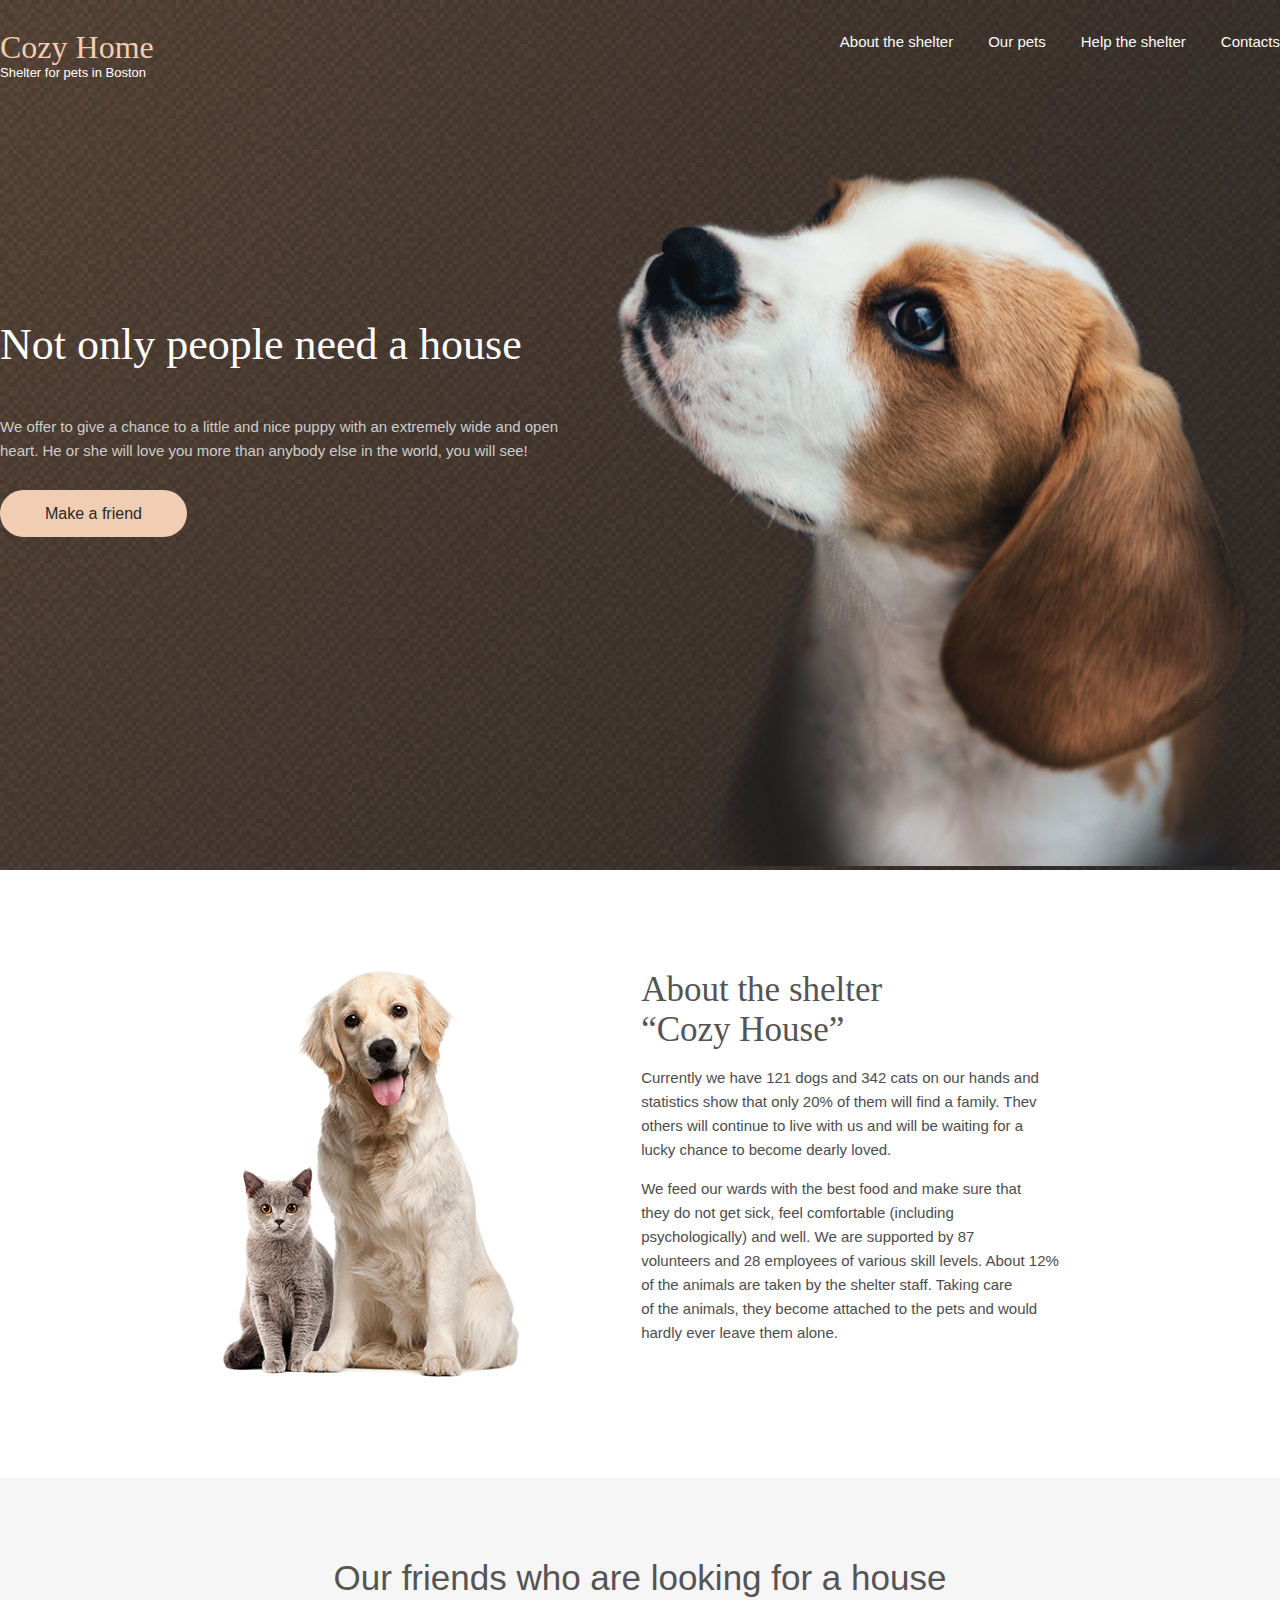
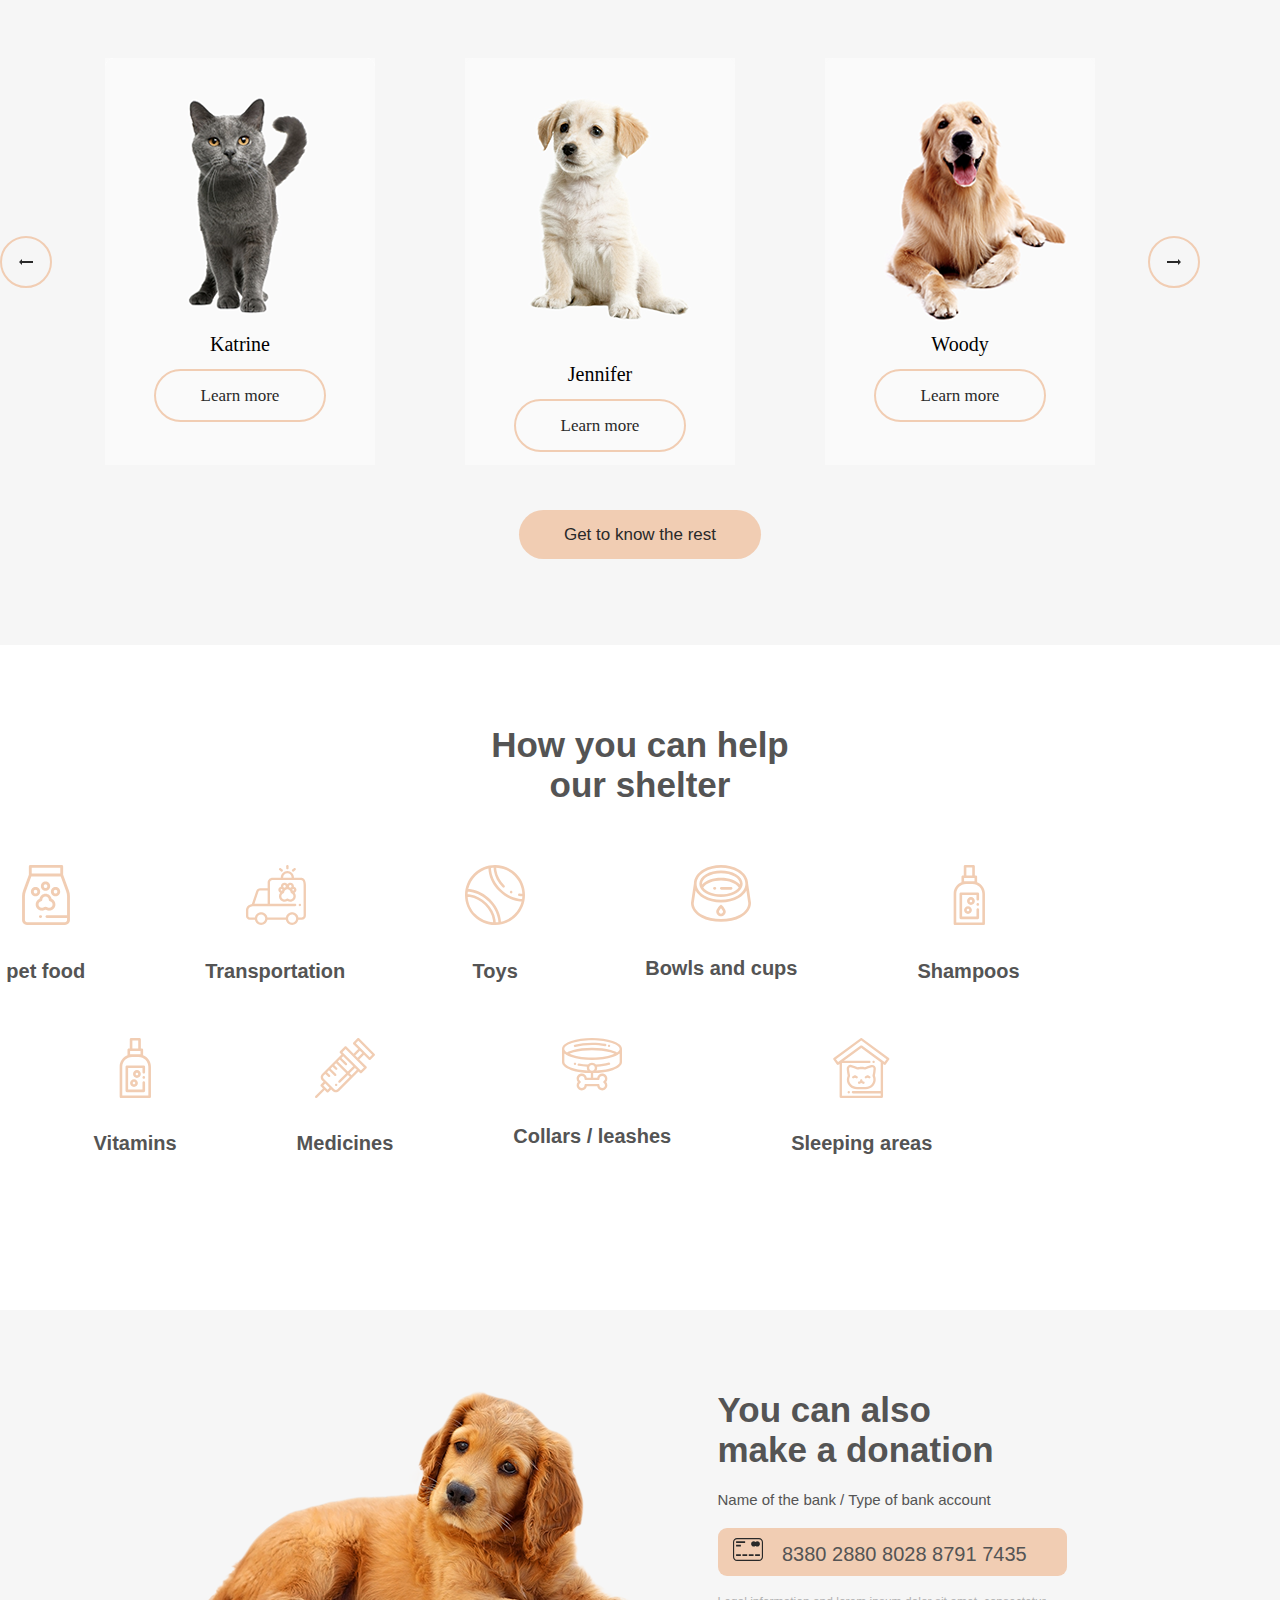
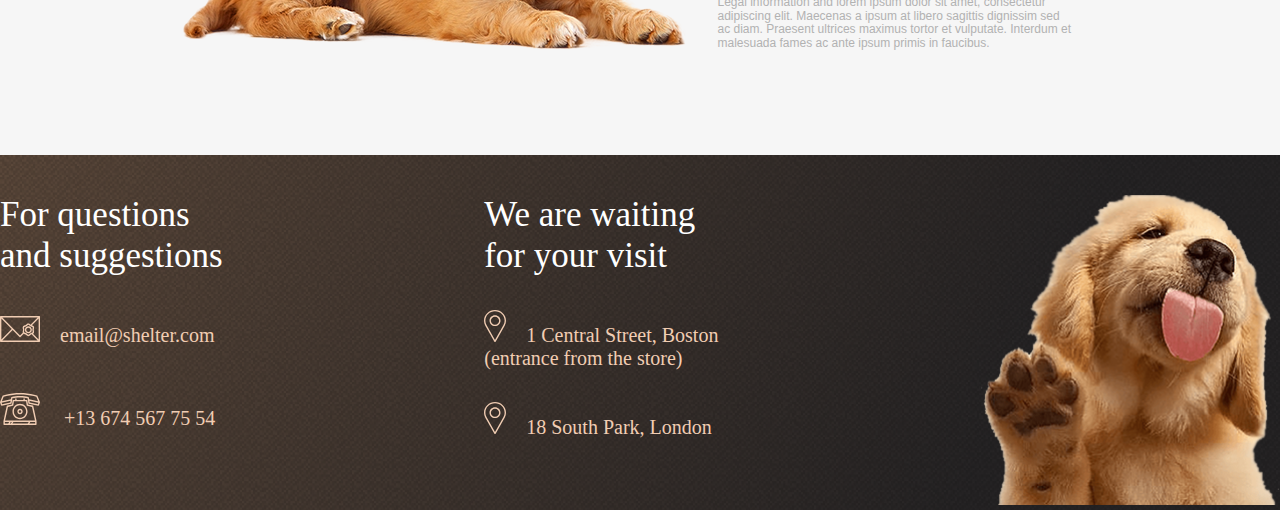
==== index.html @ ef6f7c30 "Add files via upload" ====
<!DOCTYPE html>
<html lang="ru">

<head>
    <meta charset="UTF-8">
    <meta name="viewport" content="width=1200">
    <title>Cozy Home</title>

    <link rel="stylesheet" href="css/normalize.css">
    <link rel="stylesheet" href="css/style.css">
</head>

<body>
    <div class="wrapper">
        <section class="hero">
            <div class="container">
                <header class="header">
                    <div class="logo">
                        <div class="logo__title">Cozy Home</div>
                        <div class="logo__subtitle">Shelter for pets in Boston</div>
                    </div>
                    <div class="header__burger">
                        <span></span>
                    </div>
                    <nav class="nav">
                        <ul class="nav__list">
                            <li class="nav__item">
                                <a href="#About" class="nav__link">About the shelter</a>
                            </li>
                            <li class="nav__item">
                                <a href="pets.html" class="nav__link">Our pets</a>
                            </li>
                            <li class="nav__item">
                                <a href="#help" class="nav__link">Help the shelter</a>
                            </li>
                            <li class="nav__item">
                                <a href="#contacts" class="nav__link">Contacts</a>
                            </li>
                        </ul>
                    </nav>
                </header>
            </div>
            <div class="hero__content">
                <div class="container hero__container">
                    <div class="hero__desc">
                        <h1 class="hero__title">Not only  people need a  house</h1>
                        <div class="hero__subtitle">We offer to give a chance to a little and nice puppy with an
                            extremely
                            wide and open heart. He or she will love you more than anybody else
                            in the world, you will see!
                        </div>
                        <div class="hero__btn-wrap"></div>
                        <a href="#" class="hero__btn">Make a friend</a>
                    </div>
                    <div class="hero__img-wrap">
                        <img src="img/start-screen-puppy.png" alt="dog" class="hero__img">
                    </div>
                </div>
            </div>
        </section>
        <section class="description-house" id="About">
            <div class="container description-house__container">
                <img src="img/about-pets.png" alt="about-pets" class="description-house__img">
                <div class="description-house__desc">
                    <h2 class="title description-house__title">About the shelter <br>“Cozy House”</h2>
                    <p class="description-house__text">Currently we have 121 dogs and 342 cats on our hands and<br>
                        statistics show that only 20% of them will find a family. Thev<br>
                        others will continue to live with us and will be waiting for a<br>
                        lucky chance to become dearly loved.</p>
                    <p class="description-house__text">
                        We feed our wards with the best food and make sure that <br>
                        they do not get sick, feel comfortable (including<br>
                        psychologically) and well. We are supported by 87<br>
                        volunteers and 28 employees of various skill levels. About 12%<br>
                        of the animals are taken by the shelter staff. Taking care<br>
                        of the animals, they become attached to the pets and would<br>
                        hardly ever leave them alone.<br>
                    </p>
                </div>
            </div>
        </section>
        <section class="frends" id="frends">
            <div class="container frends__container">
                <h2 class="frends__title">Our friends who are looking for a house</h2>
                <div class="frends__slider">
                    <div class="btn-arrow-wrap">
                        <img src="img/icon/left-arrow.svg" alt="arrow" class="arrow">
                    </div>
                    <div class="slider__card card__katrine">
                        <div class="card__img-wrap">
                            <img src="img/pets-katrine.png" alt="katrine" class="card__img">
                            <div class="card__desc">
                                <h3 class="card__title">Katrine</h3>
                                <div class="card__btn"><a href="#" class="card__link">Learn more</a></div>
                            </div>
                        </div>
                    </div>
                    <div class="slider__card card__jennifer">
                        <div class="card__img-wrap">
                            <img src="img/pets-jennifer.png" alt="jennifer" class="card__img">
                        </div>
                        <div class="card__desc">
                            <h3 class="card__title">Jennifer</h3>
                            <div class="card__btn"><a href="#" class="card__link">Learn more</a></div>
                        </div>
                    </div>
                    <div class="slider__card card__woody">
                        <div class="card__img-wrap">
                            <img src="img/pets-woody.png" alt="woody" class="card__img">
                            <div class="card__desc">
                                <h3 class="card__title">Woody</h3>
                                <div class="card__btn"><a href="#" class="card__link">Learn more</a></div>
                            </div>
                        </div>
                    </div>
                    <div class="btn-arrow-wrap">
                        <img src="img/icon/right-arrow.svg" alt="" class="arrow">
                    </div>
                </div>
                <div class="frends__btn">
                    <a href="#" class="frends__link">Get to know the rest</a>
                </div>
            </div>
        </section>
        <section class="help" id="help">
            <div class="container help__container">
                <h2 class="help__title">
                    How you can help <br>
                    our shelter
                </h2>
                <ul class="help__list">
                        <li class="list__pet-food list__item ">
                            <div class="list__img-wrap"><img src="img/icon/Vector.svg" alt="food" class="list__img">
                            </div>
                            <h2 class="list__title">pet food</h2>
                        </li>
                        <li class="list__Transportation list__item ">
                            <div class="list__img-wrap"><img src="img/icon/transportation.svg" alt="Transportation"
                                    class="list__img"></div>
                            <h2 class="list__title">Transportation</h2>
                        </li>
                        <li class="list__Toys list__item ">
                            <div class="list__img-wrap"><img src="img/icon/toys.svg" alt="Toys" class="list__img">
                            </div>
                            <h2 class="list__title">Toys</h2>
                        </li>
                        <li class="list__Bowls-and-cups list__item ">
                            <div class="list__img-wrap"><img src="img/icon/bowls-and-cups.svg" alt="Bowls and cups"
                                    class="list__img"></div>
                            <h2 class="list__title">Bowls and cups</h2>
                        </li>
                        <li class="list__Shampoos list__item ">
                            <div class="list__img-wrap"><img src="img/icon/shampoos.svg" alt="Shampoos"
                                    class="list__img"></div>
                            <h2 class="list__title">Shampoos</h2>
                        </li>
                        <li class="list__Vitamins list__item ">
                            <div class="list__img-wrap"><img src="img/icon/shampoos.svg" alt="Vitamins"
                                    class="list__img"></div>
                            <h2 class="list__title">Vitamins</h2>
                        </li>
                        <li class="list__Medicines list__item ">
                            <div class="list__img-wrap"><img src="img/icon/medicines.svg" alt="Medicines"
                                    class="list__img"></div>
                            <h2 class="list__title">Medicines</h2>
                        </li>
                        <li class="list__Collars-leashes list__item ">
                            <div class="list__img-wrap"><img src="img/icon/collars-or-leashes.svg"
                                    alt="Collars / leashes" class="list__img"></div>
                            <h2 class="list__title">Collars / leashes</h2>
                        </li>
                        <li class="list__Sleeping-areas list__item ">
                            <div class="list__img-wrap"><img src="img/icon/sleeping-area.svg" alt="Sleeping areas"
                                    class="list__img"></div>
                            <h2 class="list__title">Sleeping areas</h2>
                        </li>
                </ul>
            </div>
        </section>
        <div class="donation" id="contacts">
            <div class="container donation__container">
                <div class="donation__img-wrap"><img src="img/donation-dog.png" alt="dog" class="donation__img"></div>
                <div class="donation__desc">
                    <h2 class="donation__title">You can also <br> make a donation</h2>
                    <div class="donation__subtitle">Name of the bank / Type of bank account</div>
                    <div class="donation__card">
                        <img src="img/icon/credit-card.svg" alt="credit-card" class="card__icon">
                        <a href="tel:83802880802887917435" class="donation__link">8380 2880 8028 8791 7435</a>
                    </div>
                    <div class="donation__text">
                        Legal information and lorem ipsum dolor sit amet, consectetur <br>
                        adipiscing elit. Maecenas a ipsum at libero sagittis dignissim sed<br>
                        ac diam. Praesent ultrices maximus tortor et vulputate. Interdum et<br>
                        malesuada fames ac ante ipsum primis in faucibus.
                    </div>
                </div>
            </div>
        </div>
        <footer>
            <div class="container footer__container">
                <div class="footer__contacts">
                    <h2 class="contacts__title footer__title">For questions <br> and suggestions</h2>
                    <div class="contacts__information">
                        <div class="information__email"><img src="img/icon/mail.svg" alt="email" class="email__img"><a
                                href="#" class="footer__email footer__link">email@shelter.com</a></div>
                        <div class="information__tel"><img src="img/icon/phone.svg" alt="phone" class="tel__img"> <a
                                href="tel:+13 674 567 75 54" class="footer__tel footer__link">+13 674 567 75 54</a>
                        </div>
                    </div>
                </div>
                <div class="footer__adress">
                    <h2 class="adress__title footer__title">We are waiting <br> for your visit</h2>
                    <div class="adress__information">
                        <div class="information__adress"><img src="img/icon/pin.svg" alt="adress" class="adress-img"><a
                                href="https://yandex.ru/maps/21438/johannesburg/house/central_street_1/ZkEYdgJoSUwBQENoZWJwdnxhYQk=/?ll=28.058206%2C-26.170127&mode=search&sctx=ZAAAAAgBEAAaKAoSCTZZox6iZVBAESHNWDSdjUxAEhIJQbtDigES0j8R1Jy8yAT8sj8iBgABAgMEBSgKOABArZ8NSAFqAnJ1nQHNzEw9oAEAqAEAvQG8V784wgERlZuD2QaTjpn89wb%2Fwufz7wKCAhgxIENlbnRyYWwgU3RyZWV0LCBCb3N0b26KAgCSAgUyMjgwNZoCDGRlc2t0b3AtbWFwcw%3D%3D&sll=66.099275%2C59.071922&sspn=184.905580%2C61.230275&text=1%20Central%20Street%2C%20Boston&z=20"
                                class="footer__adress footer__link">1 Central Street, Boston <br> (entrance from the
                                store)</a></div>
                        <div class="information__adress"><img src="img/icon/pin.svg" alt="adress"
                                class="adress-img footer"><a href="#" class="footer__adress footer__link">18 South Park,
                                London </a></div>
                    </div>
                </div>
                <div class="footer__img-wrap"><img src="img/footer-puppy.png" alt="footer-puppy" class="footer__img">
                </div>
            </div>
        </footer>

    </div>
    <script src="https://code.jquery.com/jquery-3.4.1.slim.min.js"></script>
    <script src="js/script.js"></script>
</body>

</html>
---- css/style.css ----
* {
    box-sizing: border-box;
}

html,
body {
    height: 100%;
}

body {
    font-family: 'Roboto', sans-serif;

}

img {
    max-width: 100%;
}

ul {
    padding: 0px;
    margin: 0px;
    list-style: none;
}

h1,
h2,
h3,
h4,
h5,
h6 {
    margin: 0px;
}

a {
    text-decoration: none;
}

.wrapper {
    min-height: 100%;
}

/* начало индекса */

.hero {
    background-image: url(../img/start-screen-gradient-background.png);
}

.container {
    margin: 0 auto;
    max-width: 1280px;
}

.header {
    display: flex;
    justify-content: space-between;
    padding: 30px 0px;
    padding-bottom: 90px;
}

.logo__title {
    color: rgb(241, 205, 179);
    font-family: Georgia;
    font-size: 32px;
    font-weight: 400;
    line-height: 110%;
    letter-spacing: 6%;
    text-align: left;
}

.logo__subtitle {
    color: rgb(255, 255, 255);
    font-family: Arial;
    font-size: 13px;
    font-weight: 400;
    line-height: 15px;
    letter-spacing: 10%;
    text-align: left;
}

.nav__list {
    display: flex;
    justify-content: space-between;
    column-gap: 35px;

}

.nav__link {
    color: rgb(250, 250, 250);
    font-family: Arial;
    font-size: 15px;
    font-weight: 400;
    line-height: 160%;
    letter-spacing: 0px;
    text-align: left;
}

.nav__link:hover {
    text-decoration: underline;
    text-decoration-color: rgb(241, 205, 179);
}

.hero__content {
    display: flex;
    justify-content: space-between;
}

.hero__container {
    display: flex;
    justify-content: space-between;
}

.hero__desc {
    padding-right: 42px;
    width: 50%;
}

.hero__title {
    padding-top: 146px;
    padding-bottom: 42px;
    color: rgb(255, 255, 255);
    font-family: Georgia;
    font-size: 44px;
    font-weight: 400;
    line-height: 130%;
    letter-spacing: 0%;
    text-align: left;

}

.hero__subtitle {
    color: rgb(205, 205, 205);
    font-family: Arial;
    font-size: 15px;
    font-weight: 400;
    line-height: 160%;
    letter-spacing: 0px;
    text-align: left;
    padding-bottom: 42px;
}

.hero__btn {
    background: rgb(241, 205, 179);
    border-radius: 100px;
    padding: 15px 45px;
    color: rgb(41, 41, 41);
}

.description-house__container {
    padding: 100px 40px;
    display: flex;
    margin: 0 auto;
    justify-content: center;
    column-gap: 120px;
}

.description-house__img-wrap {
    width: 50%;
}


.description-house__title {
    color: rgb(84, 84, 84);
    font-family: Georgia;
    font-size: 35px;
    font-weight: 400;
}

.description-house__text {
    color: rgb(76, 76, 76);
    font-family: Arial;
    font-size: 15px;
    font-weight: 400;
    line-height: 160%;
}

.frends {
    text-align: center;
    background: rgb(246, 246, 246);
    padding-bottom: 100px;
    padding-top: 80px;

}

.frends__title {
    color: rgb(84, 84, 84);
    font-size: 35px;
    font-weight: 400;
    margin-bottom: 60px;
}

.btn-arrow-wrap {
    width: 52px;
    height: 52px;
    border-radius: 50%;
    justify-content: center;
    display: flex;
    align-items: center;
    border-radius: 100px;
    border: 2px solid rgb(241, 205, 179);
}

.btn-arrow-wrap:hover {
    background-color: rgb(241, 205, 179);
}

.frends__slider {
    font-family: Georgia;
    display: flex;
    margin-bottom: 60px;
    align-items: center;
}

.slider__card {
    max-width: 270px;
    background-color: rgb(250, 250, 250);
    transition: all 1s;
    width: 270px;
}

.slider__card:hover {
    box-shadow: 1px 5px 10px 5px rgba(0, 0, 0, 0.3);
}

.card__katrine {
    margin-right: 90px;
    margin-left: 53px;
}

.card__jennifer {
    margin-right: 90px;
}

.card__woody {
    margin-right: 53px;
}

.card__img-wrap {
    margin-bottom: 30px;
}

.card__title {
    font-size: 20px;
    font-weight: 400;
    line-height: 23px;
    padding-bottom: 30px;
}

.card__btn {
    padding-bottom: 30px;
}

.card__link {
    color: rgb(41, 41, 41);
    font-size: 17px;
    padding: 15px 45px;
    border: 2px solid rgb(241, 205, 179);
    border-radius: 100px;
}

.card__link:hover {
    background-color: rgb(241, 205, 179);
}

.frends__link {
    background: rgb(241, 205, 179);
    border-radius: 100px;
    padding: 15px 45px;
    font-size: 17px;
    color: rgb(41, 41, 41);
}

.help {
    text-align: center;
    margin-top: 80px;
    color: rgb(84, 84, 84);
}

.help__title {
    margin-bottom: 60px;
    font-size: 35px;
}

.help__list {
    display: flex;
    justify-content: center;
    flex-wrap: wrap;
    
    margin-bottom: 100px;
    max-width: 1026px;
    column-gap: 120px;
}

.list__item {
  margin-bottom: 55px;
}

.list__img-wrap {
    margin-bottom: 30px;
}

.list__title {
    font-size: 20px;
}



.donation {
    background: rgb(246, 246, 246);
    padding-top: 80px;
    padding-bottom: 100px;
}

.donation__container {
    display: flex;
    justify-content: center;
    color: rgb(84, 84, 84);
}

.donatian__img-wrap {
    flex: 1 0 54%;
    text-align: right;
}

.donation__desc {
    margin-left: 30px;
    width: 380px;
}

.donation__title {
    font-size: 35px;
    margin-bottom: 20px;
}

.donation__subtitle {
    font-size: 15px;
}

.donation__card {
    background: rgb(241, 205, 179);
    padding: 10px 15px;
    border-radius: 9px;
    max-width: 349px;
    margin-top: 20px;
    margin-bottom: 20px;
}

.donation__link {
    margin-left: 15px;
    font-size: 20px;
    top: 10px;
    color: rgb(84, 84, 84);
}

.donation__text {
    color: rgb(178, 178, 178);
    font-size: 12px;
}

footer {
    background-image: url(../img/start-screen-gradient-background.png);
    background-size: cover;
    font-family: Georgia;
    text-align: left;
}

.footer__container {
    display: flex;
    justify-content: space-between;
    padding-top: 40px;
}

.footer__title {
    color: rgb(255, 255, 255);
    font-size: 35px;
    margin-bottom: 40px;
    font-weight: 400;
}

.adress__title {
    margin-bottom: 34px;
}

.footer__link {
    color: rgb(241, 205, 179);
    font-size: 20px;
    margin-left: 20px;
}

.information__email {
    margin-bottom: 46px;
}

.information__adress {
    margin-bottom: 32px;
}

@media (max-width: 1000px) { 
    .card__woody{
        visibility: hidden;
        display: none;
    }

}

@media (max-width:900px){
    .container{
        padding-left: 30px;
        padding-right: 30px;
    }
    .hero__container{
        margin: 0 auto;
        display: block;
    }
    .hero__desc{
        margin: 0 auto;
        margin-bottom: 100px;
        text-align: left;
        font-weight: 400;
        font-family: Georgia;
    }
    .hero__title{
        color: rgb(255, 255, 255);
        font-size: 44px;
    }
    .hero__subtitle{
        color: rgb(205, 205, 205);
        font-family: Arial;
        font-size: 15px;
         line-height: 160%;
    }

    .description-house__container{
        display: grid;
        max-width: 900px;
        margin: 0 auto;
    }
    
    .description-house__img{
       order: 1;
    }
    .donation__container{
        display: grid;
    }
    .donation__img-wrap{
        order: 1;
    }

}
@media (max-width: 768px){
    .card__jennifer{
    visibility: hidden;
    display: none;
    }   
}
/* конец  индекса */
/* начало сайта со всеми питомцами */

.logo__titles {
    margin-right: 573px;
    font-family: Georgia;
    font-size: 32px;
    color: rgb(84, 84, 84);
    margin-bottom: 10px;
}

.logo__subtitles {
    color: rgb(41, 41, 41);
    font-family: Arial;
    font-size: 13px;
}

.header__links {
    display: flex;
    justify-content: space-between;
    column-gap: 35px;
}

.item__link {
    color: rgb(84, 84, 84);
    font-family: Arial;
    font-size: 15px;
}

.links__item:hover {
    text-decoration: underline;
    text-decoration-color: rgb(241, 205, 179);
}


.our-pets {
    text-align: center;
    padding-bottom: 0px;
}

.our-pets__title {
    color: rgb(84, 84, 84);
    font-family: Georgia;
    font-size: 35px;
    font-weight: 400;
    margin-bottom: 60px;
}

.slider__list-1 {
    display: flex;
    justify-content: space-between;
    column-gap: 40px;
    margin-bottom: 30px;
}

.slider__list-2 {
    display: flex;
    justify-content: space-between;
    column-gap: 40px;
    padding-bottom: 15px;
}

.pets__slider {
    margin-bottom: 100px;
}

.pets-slider__navigation{
    display: flex;
    justify-content: center;
    column-gap: 20px;
    margin-top: 45px;
}

.btn-1-wrap {
    width: 52px;
    height: 52px;
    border-radius: 50%;
    justify-content: center;
    display: flex;
    align-items: center;
    border-radius: 100px;
    border: 2px solid rgb(241, 205, 179);
}

.btn-1-wrap:hover {
    background-color: rgb(241, 205, 179);
}

.no-active-arrow{
    border: 2px solid rgb(205, 205, 205);
}

.no-active-arrow:hover{
    background-color: #fff;
}
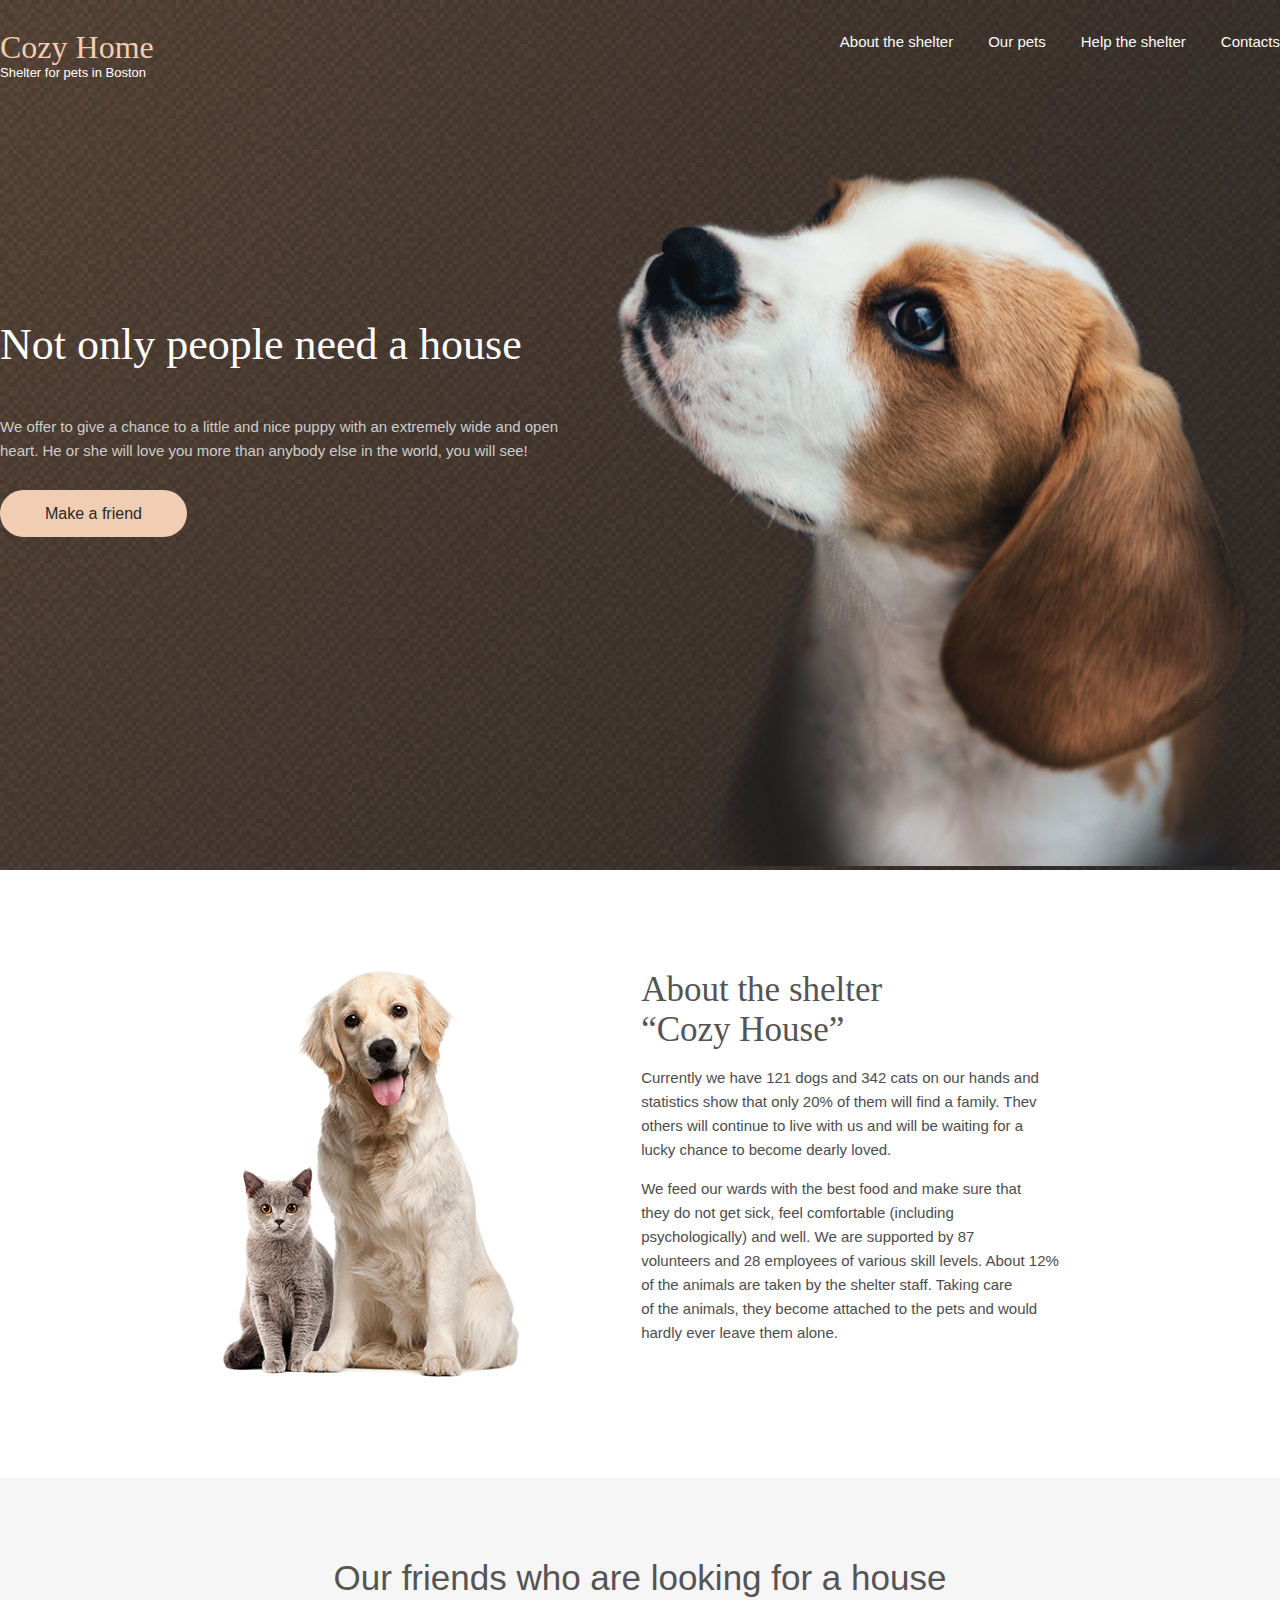
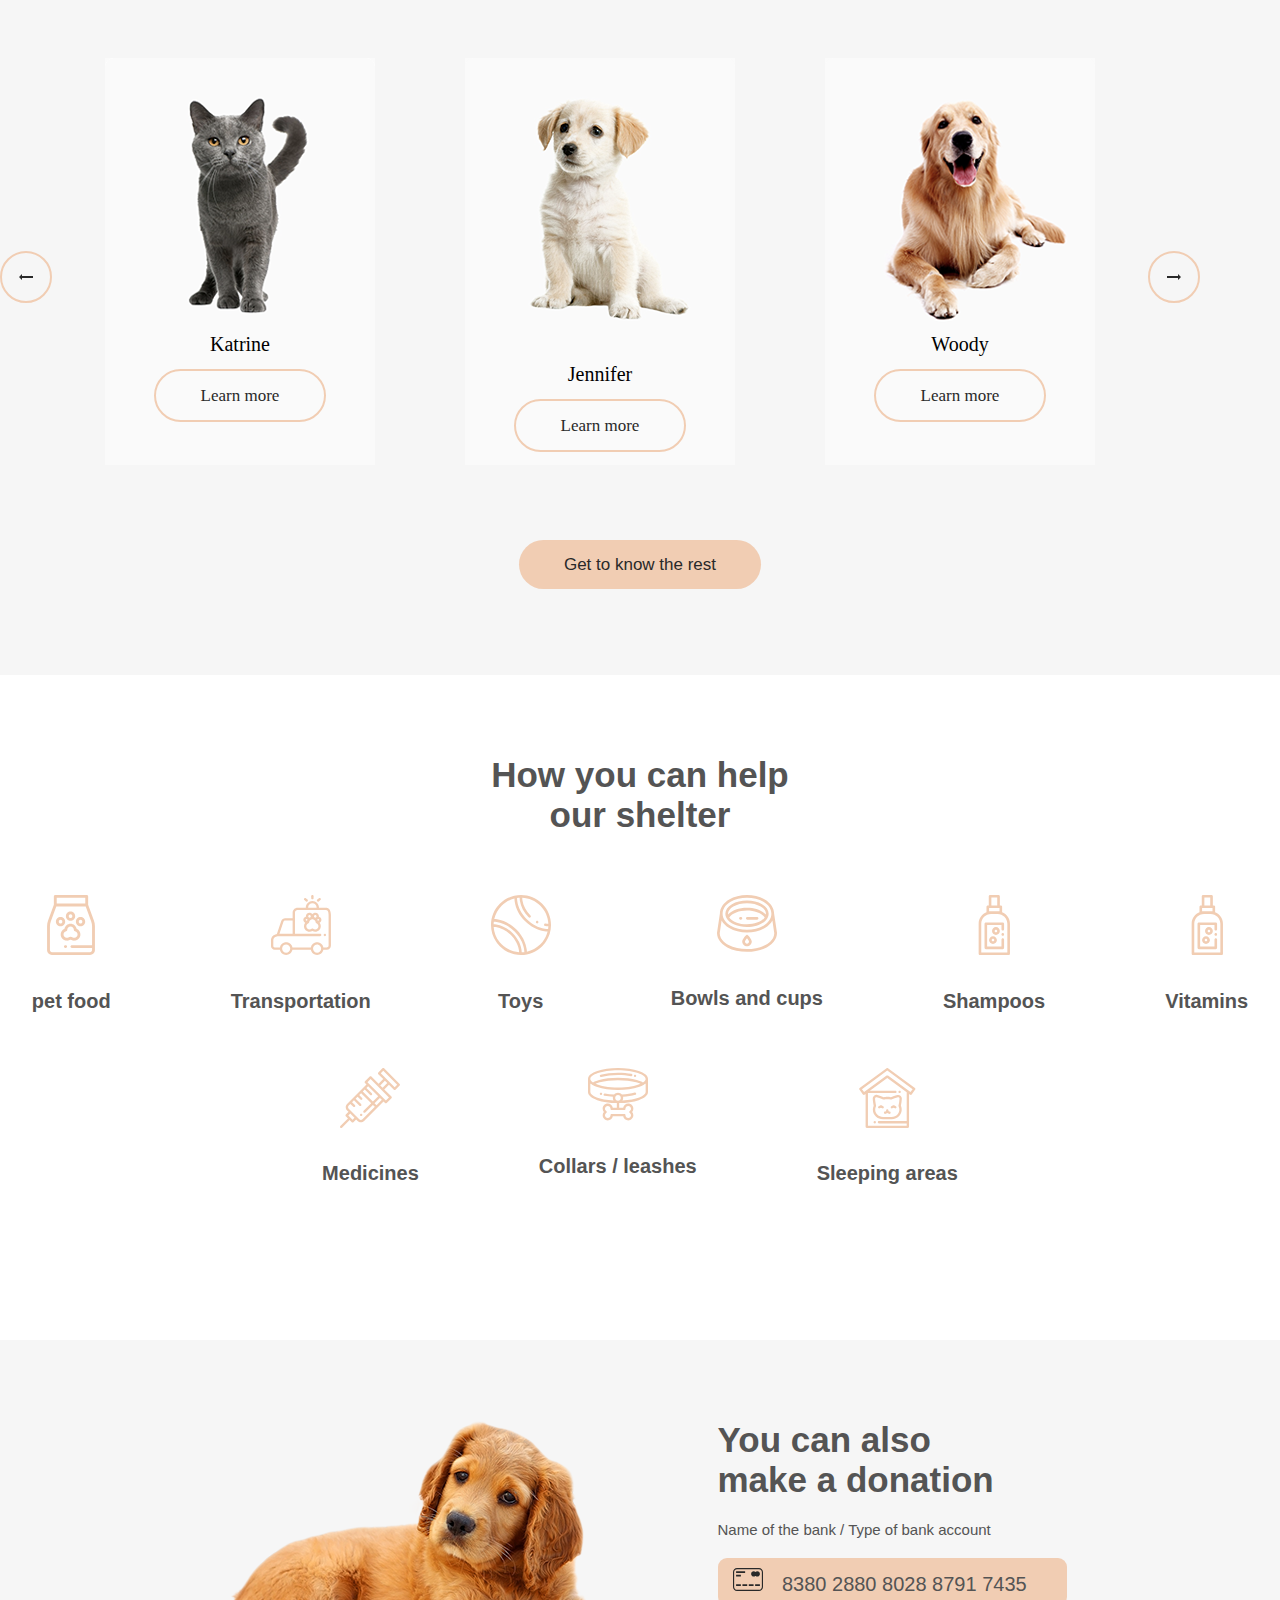
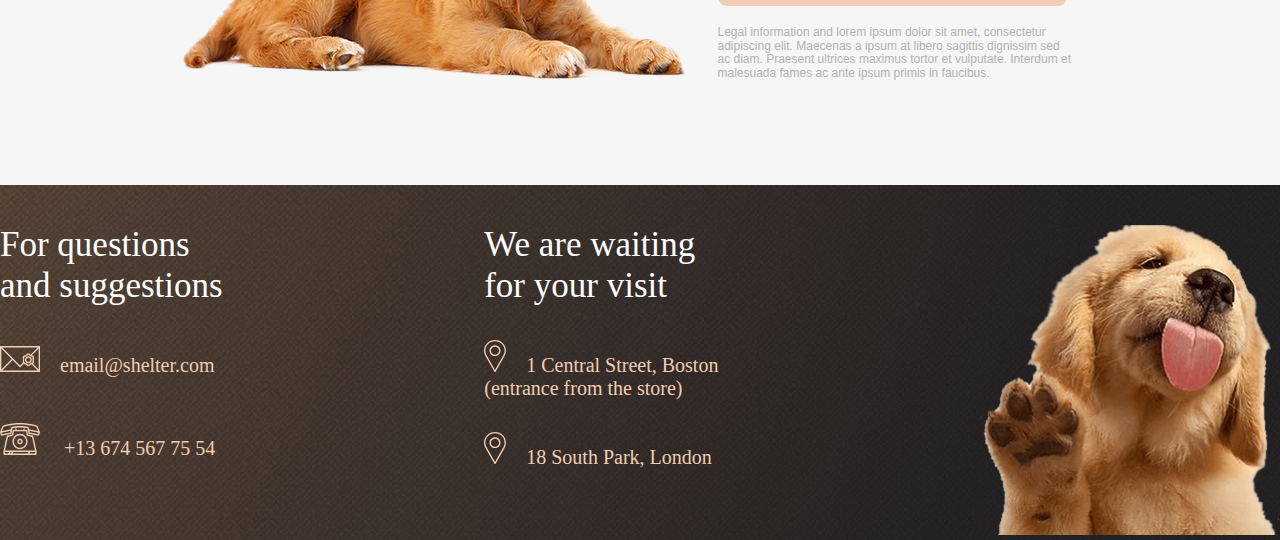
==== commit dcc0ed0f: "Add files via upload" ====
--- a/index.html
+++ b/index.html
@@ -3,7 +3,7 @@
 
 <head>
     <meta charset="UTF-8">
-    <meta name="viewport" content="width=1200">
+    <meta name="viewport" content="width=device-width, initial-scale=1.0">
     <title>Cozy Home</title>
 
     <link rel="stylesheet" href="css/normalize.css">
@@ -18,9 +18,6 @@
                     <div class="logo">
                         <div class="logo__title">Cozy Home</div>
                         <div class="logo__subtitle">Shelter for pets in Boston</div>
-                    </div>
-                    <div class="header__burger">
-                        <span></span>
                     </div>
                     <nav class="nav">
                         <ul class="nav__list">
@@ -204,7 +201,7 @@
                         <div class="information__email"><img src="img/icon/mail.svg" alt="email" class="email__img"><a
                                 href="#" class="footer__email footer__link">email@shelter.com</a></div>
                         <div class="information__tel"><img src="img/icon/phone.svg" alt="phone" class="tel__img"> <a
-                                href="tel:+13 674 567 75 54" class="footer__tel footer__link">+13 674 567 75 54</a>
+                                href="tel:+136745677554" class="footer__tel footer__link">+13 674 567 75 54</a>
                         </div>
                     </div>
                 </div>
--- a/css/style.css
+++ b/css/style.css
@@ -122,9 +122,6 @@
     font-size: 44px;
     font-weight: 400;
     line-height: 130%;
-    letter-spacing: 0%;
-    text-align: left;
-
 }
 
 .hero__subtitle {
@@ -134,7 +131,6 @@
     font-weight: 400;
     line-height: 160%;
     letter-spacing: 0px;
-    text-align: left;
     padding-bottom: 42px;
 }
 
@@ -284,9 +280,7 @@
     display: flex;
     justify-content: center;
     flex-wrap: wrap;
-    
     margin-bottom: 100px;
-    max-width: 1026px;
     column-gap: 120px;
 }
 
@@ -394,7 +388,7 @@
     margin-bottom: 32px;
 }
 
-@media (max-width: 1000px) { 
+@media (max-width: 1023px) { 
     .card__woody{
         visibility: hidden;
         display: none;
@@ -403,16 +397,25 @@
 }
 
 @media (max-width:900px){
+
+    .nav__list{
+        align-items: end;
+    }
     .container{
         padding-left: 30px;
         padding-right: 30px;
     }
+
+    .header{
+        padding-bottom: 0px;
+    }
+
     .hero__container{
         margin: 0 auto;
         display: block;
     }
     .hero__desc{
-        margin: 0 auto;
+       width: 100%;
         margin-bottom: 100px;
         text-align: left;
         font-weight: 400;
@@ -421,6 +424,8 @@
     .hero__title{
         color: rgb(255, 255, 255);
         font-size: 44px;
+        margin-top: 60px;
+        padding-top: 0px;
     }
     .hero__subtitle{
         color: rgb(205, 205, 205);
@@ -444,19 +449,63 @@
     .donation__img-wrap{
         order: 1;
     }
-
-}
-@media (max-width: 768px){
+    .frends__slider{
+        text-align: center;
+        align-items: center;
+    }
+
+
+}
+@media (max-width: 817px){
     .card__jennifer{
     visibility: hidden;
     display: none;
     }   
-}
+
+    
+}
+
+@media (max-width: 768px){ 
+    .footer__container {
+        display: block;
+        align-content: center;
+    }
+    .footer__contacts{
+        margin-bottom: 40px;
+    }
+    
+ }
+
+ @media (max-width: 518px){ 
+    .hero__desc{
+        align-items: center;
+        text-align: center;
+    }
+    .hero__title{
+        text-align: center;
+    }
+    .frends{
+        align-items: center;
+        text-align: center;
+    }
+    .frends__slider{
+        display: grid;
+        
+    }
+    .card__katrine{
+        min-width: 270px;
+        
+    }
+    .btn-arrow-wrap{
+        order: 2;
+    }
+
+   
+ }
 /* конец  индекса */
 /* начало сайта со всеми питомцами */
 
 .logo__titles {
-    margin-right: 573px;
     font-family: Georgia;
     font-size: 32px;
     color: rgb(84, 84, 84);
@@ -500,18 +549,16 @@
     margin-bottom: 60px;
 }
 
-.slider__list-1 {
-    display: flex;
-    justify-content: space-between;
-    column-gap: 40px;
-    margin-bottom: 30px;
-}
-
-.slider__list-2 {
+.slider__list {
     display: flex;
     justify-content: space-between;
     column-gap: 40px;
     padding-bottom: 15px;
+    flex-wrap: wrap;
+}
+
+.slider__card {
+    margin-bottom: 30px;
 }
 
 .pets__slider {
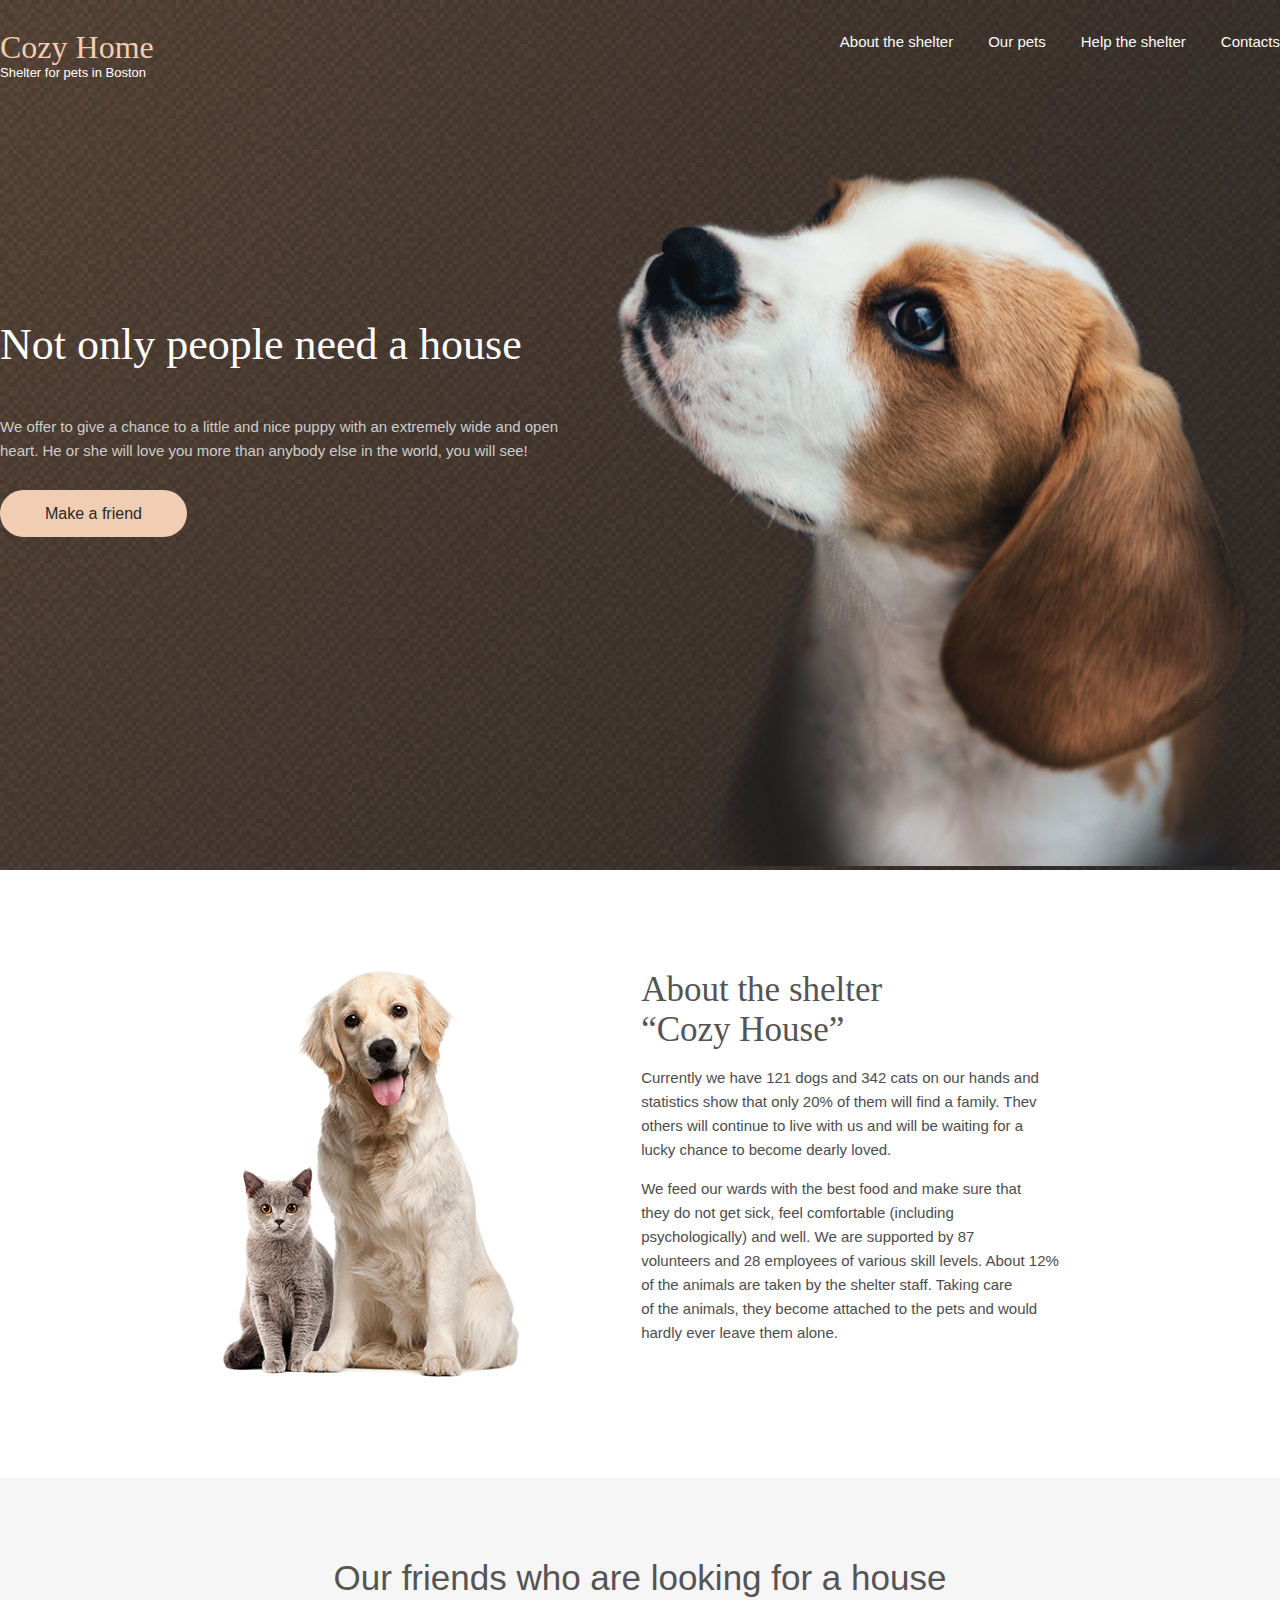
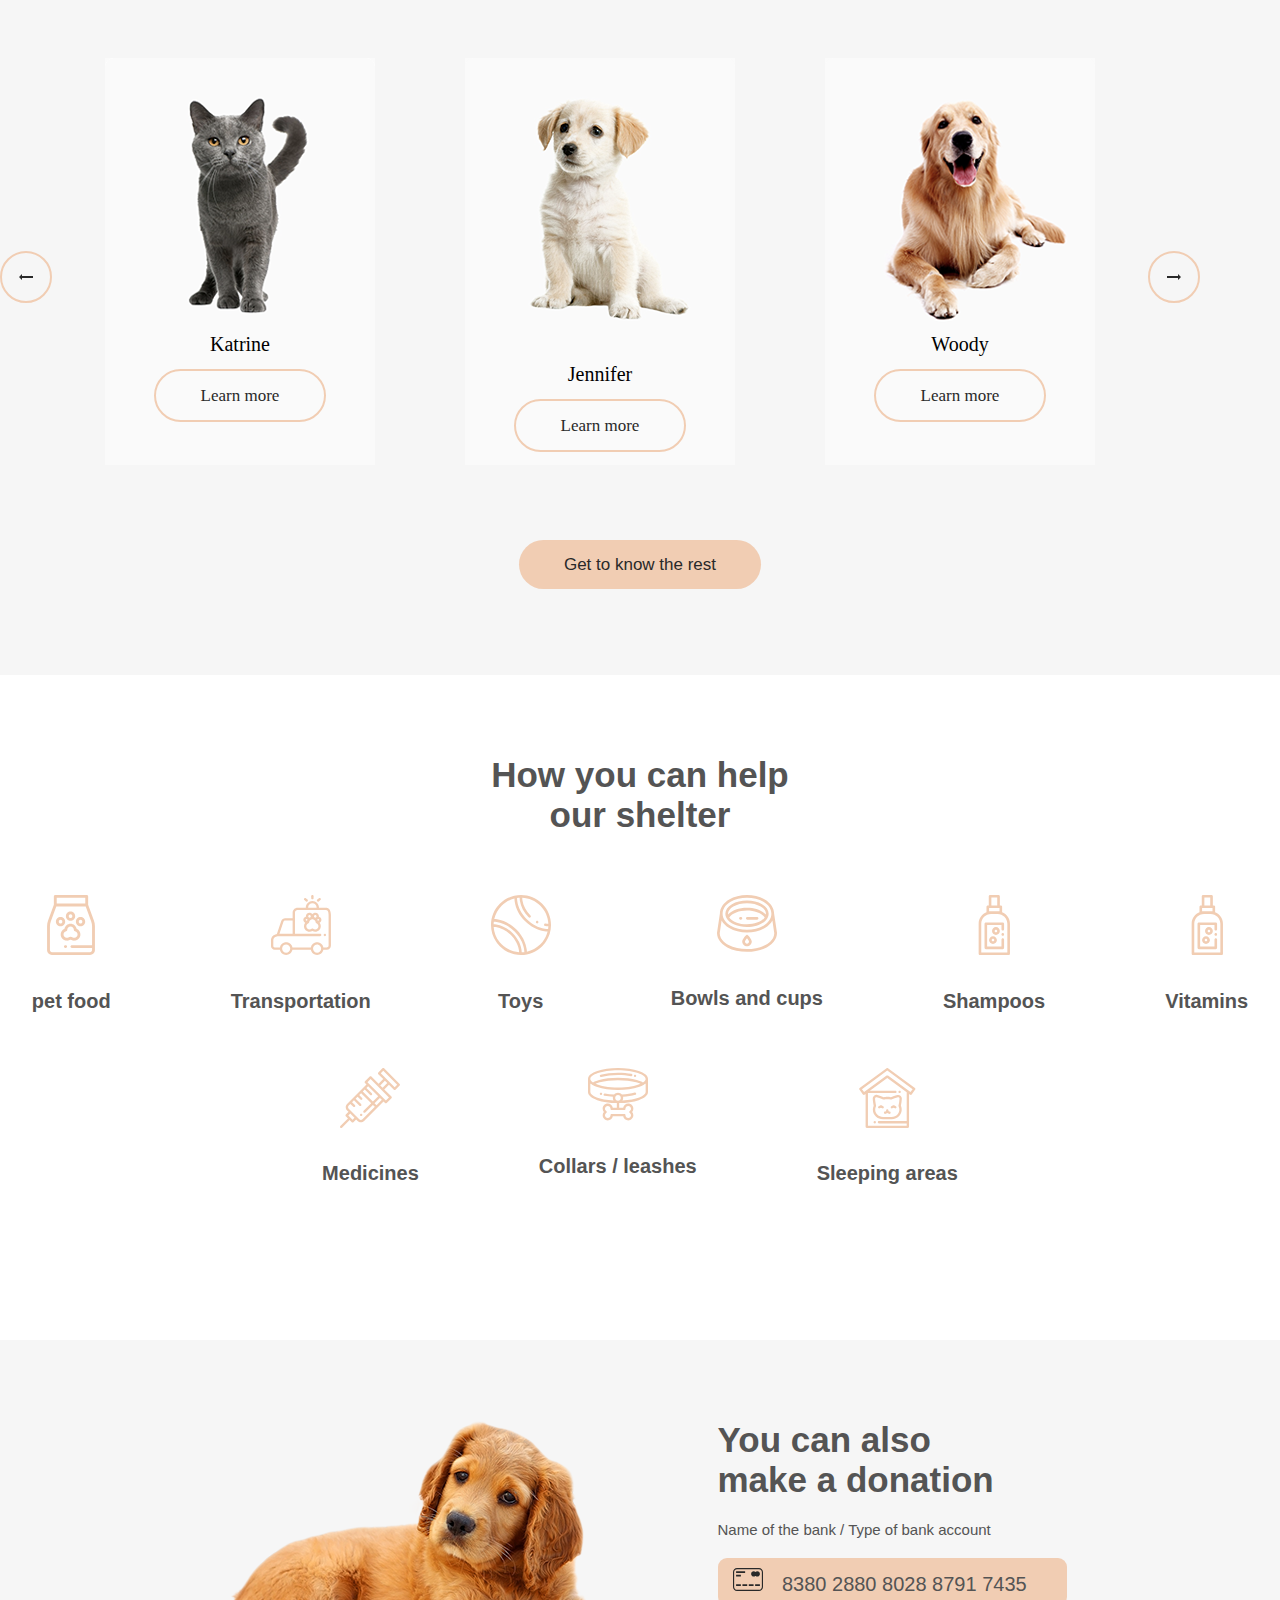
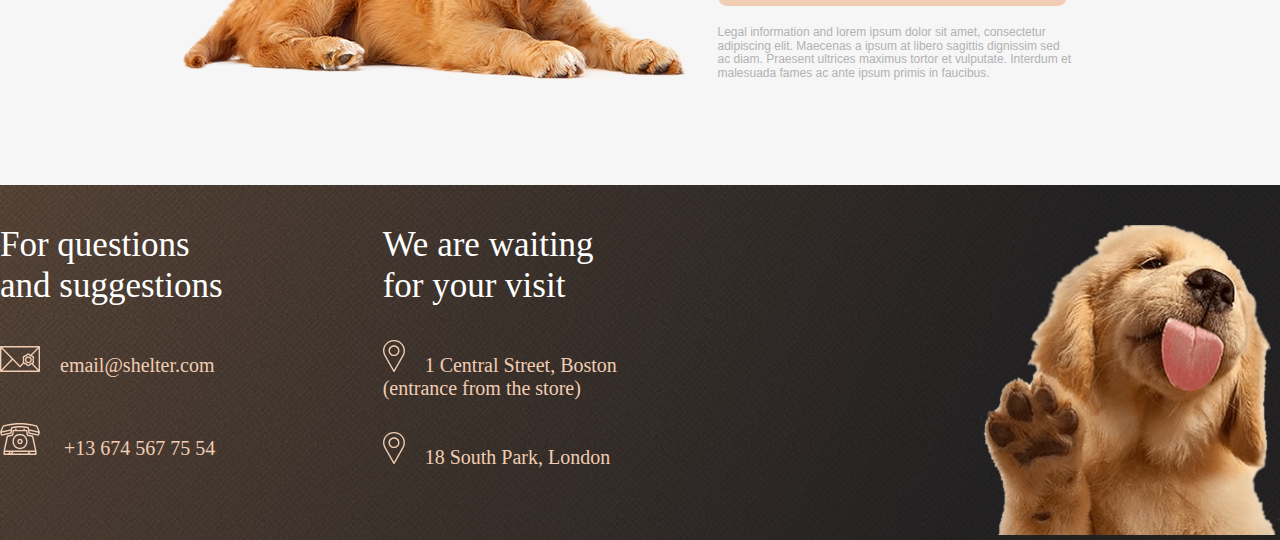
==== commit 898c6fca: "Add files via upload" ====
--- a/index.html
+++ b/index.html
@@ -40,7 +40,7 @@
             <div class="hero__content">
                 <div class="container hero__container">
                     <div class="hero__desc">
-                        <h1 class="hero__title">Not only  people need a  house</h1>
+                        <h1 class="hero__title">Not only people need a house</h1>
                         <div class="hero__subtitle">We offer to give a chance to a little and nice puppy with an
                             extremely
                             wide and open heart. He or she will love you more than anybody else
@@ -126,51 +126,51 @@
                     our shelter
                 </h2>
                 <ul class="help__list">
-                        <li class="list__pet-food list__item ">
-                            <div class="list__img-wrap"><img src="img/icon/Vector.svg" alt="food" class="list__img">
-                            </div>
-                            <h2 class="list__title">pet food</h2>
-                        </li>
-                        <li class="list__Transportation list__item ">
-                            <div class="list__img-wrap"><img src="img/icon/transportation.svg" alt="Transportation"
-                                    class="list__img"></div>
-                            <h2 class="list__title">Transportation</h2>
-                        </li>
-                        <li class="list__Toys list__item ">
-                            <div class="list__img-wrap"><img src="img/icon/toys.svg" alt="Toys" class="list__img">
-                            </div>
-                            <h2 class="list__title">Toys</h2>
-                        </li>
-                        <li class="list__Bowls-and-cups list__item ">
-                            <div class="list__img-wrap"><img src="img/icon/bowls-and-cups.svg" alt="Bowls and cups"
-                                    class="list__img"></div>
-                            <h2 class="list__title">Bowls and cups</h2>
-                        </li>
-                        <li class="list__Shampoos list__item ">
-                            <div class="list__img-wrap"><img src="img/icon/shampoos.svg" alt="Shampoos"
-                                    class="list__img"></div>
-                            <h2 class="list__title">Shampoos</h2>
-                        </li>
-                        <li class="list__Vitamins list__item ">
-                            <div class="list__img-wrap"><img src="img/icon/shampoos.svg" alt="Vitamins"
-                                    class="list__img"></div>
-                            <h2 class="list__title">Vitamins</h2>
-                        </li>
-                        <li class="list__Medicines list__item ">
-                            <div class="list__img-wrap"><img src="img/icon/medicines.svg" alt="Medicines"
-                                    class="list__img"></div>
-                            <h2 class="list__title">Medicines</h2>
-                        </li>
-                        <li class="list__Collars-leashes list__item ">
-                            <div class="list__img-wrap"><img src="img/icon/collars-or-leashes.svg"
-                                    alt="Collars / leashes" class="list__img"></div>
-                            <h2 class="list__title">Collars / leashes</h2>
-                        </li>
-                        <li class="list__Sleeping-areas list__item ">
-                            <div class="list__img-wrap"><img src="img/icon/sleeping-area.svg" alt="Sleeping areas"
-                                    class="list__img"></div>
-                            <h2 class="list__title">Sleeping areas</h2>
-                        </li>
+                    <li class="list__pet-food list__item ">
+                        <div class="list__img-wrap"><img src="img/icon/Vector.svg" alt="food" class="list__img">
+                        </div>
+                        <h2 class="list__title">pet food</h2>
+                    </li>
+                    <li class="list__Transportation list__item ">
+                        <div class="list__img-wrap"><img src="img/icon/transportation.svg" alt="Transportation"
+                                class="list__img"></div>
+                        <h2 class="list__title">Transportation</h2>
+                    </li>
+                    <li class="list__Toys list__item ">
+                        <div class="list__img-wrap"><img src="img/icon/toys.svg" alt="Toys" class="list__img">
+                        </div>
+                        <h2 class="list__title">Toys</h2>
+                    </li>
+                    <li class="list__Bowls-and-cups list__item ">
+                        <div class="list__img-wrap"><img src="img/icon/bowls-and-cups.svg" alt="Bowls and cups"
+                                class="list__img"></div>
+                        <h2 class="list__title">Bowls and cups</h2>
+                    </li>
+                    <li class="list__Shampoos list__item ">
+                        <div class="list__img-wrap"><img src="img/icon/shampoos.svg" alt="Shampoos" class="list__img">
+                        </div>
+                        <h2 class="list__title">Shampoos</h2>
+                    </li>
+                    <li class="list__Vitamins list__item ">
+                        <div class="list__img-wrap"><img src="img/icon/shampoos.svg" alt="Vitamins" class="list__img">
+                        </div>
+                        <h2 class="list__title">Vitamins</h2>
+                    </li>
+                    <li class="list__Medicines list__item ">
+                        <div class="list__img-wrap"><img src="img/icon/medicines.svg" alt="Medicines" class="list__img">
+                        </div>
+                        <h2 class="list__title">Medicines</h2>
+                    </li>
+                    <li class="list__Collars-leashes list__item ">
+                        <div class="list__img-wrap"><img src="img/icon/collars-or-leashes.svg" alt="Collars / leashes"
+                                class="list__img"></div>
+                        <h2 class="list__title">Collars / leashes</h2>
+                    </li>
+                    <li class="list__Sleeping-areas list__item ">
+                        <div class="list__img-wrap"><img src="img/icon/sleeping-area.svg" alt="Sleeping areas"
+                                class="list__img"></div>
+                        <h2 class="list__title">Sleeping areas</h2>
+                    </li>
                 </ul>
             </div>
         </section>
@@ -195,26 +195,31 @@
         </div>
         <footer>
             <div class="container footer__container">
-                <div class="footer__contacts">
-                    <h2 class="contacts__title footer__title">For questions <br> and suggestions</h2>
-                    <div class="contacts__information">
-                        <div class="information__email"><img src="img/icon/mail.svg" alt="email" class="email__img"><a
-                                href="#" class="footer__email footer__link">email@shelter.com</a></div>
-                        <div class="information__tel"><img src="img/icon/phone.svg" alt="phone" class="tel__img"> <a
-                                href="tel:+136745677554" class="footer__tel footer__link">+13 674 567 75 54</a>
-                        </div>
-                    </div>
-                </div>
-                <div class="footer__adress">
-                    <h2 class="adress__title footer__title">We are waiting <br> for your visit</h2>
-                    <div class="adress__information">
-                        <div class="information__adress"><img src="img/icon/pin.svg" alt="adress" class="adress-img"><a
-                                href="https://yandex.ru/maps/21438/johannesburg/house/central_street_1/ZkEYdgJoSUwBQENoZWJwdnxhYQk=/?ll=28.058206%2C-26.170127&mode=search&sctx=ZAAAAAgBEAAaKAoSCTZZox6iZVBAESHNWDSdjUxAEhIJQbtDigES0j8R1Jy8yAT8sj8iBgABAgMEBSgKOABArZ8NSAFqAnJ1nQHNzEw9oAEAqAEAvQG8V784wgERlZuD2QaTjpn89wb%2Fwufz7wKCAhgxIENlbnRyYWwgU3RyZWV0LCBCb3N0b26KAgCSAgUyMjgwNZoCDGRlc2t0b3AtbWFwcw%3D%3D&sll=66.099275%2C59.071922&sspn=184.905580%2C61.230275&text=1%20Central%20Street%2C%20Boston&z=20"
-                                class="footer__adress footer__link">1 Central Street, Boston <br> (entrance from the
-                                store)</a></div>
-                        <div class="information__adress"><img src="img/icon/pin.svg" alt="adress"
-                                class="adress-img footer"><a href="#" class="footer__adress footer__link">18 South Park,
-                                London </a></div>
+                <div class="foter__desc">
+                    <div class="footer__contacts">
+                        <h2 class="contacts__title footer__title">For questions <br> and suggestions</h2>
+                        <div class="contacts__information">
+                            <div class="information__email"><img src="img/icon/mail.svg" alt="email"
+                                    class="email__img"><a href="#"
+                                    class="footer__email footer__link">email@shelter.com</a></div>
+                            <div class="information__tel"><img src="img/icon/phone.svg" alt="phone" class="tel__img"> <a
+                                    href="tel:+136745677554" class="footer__tel footer__link">+13 674 567 75 54</a>
+                            </div>
+                        </div>
+                    </div>
+                    <div class="footer__adress">
+                        <h2 class="adress__title footer__title">We are waiting <br> for your visit</h2>
+                        <div class="adress__information">
+                            <div class="information__adress"><img src="img/icon/pin.svg" alt="adress"
+                                    class="adress-img"><a
+                                    href="https://yandex.ru/maps/21438/johannesburg/house/central_street_1/ZkEYdgJoSUwBQENoZWJwdnxhYQk=/?ll=28.058206%2C-26.170127&mode=search&sctx=ZAAAAAgBEAAaKAoSCTZZox6iZVBAESHNWDSdjUxAEhIJQbtDigES0j8R1Jy8yAT8sj8iBgABAgMEBSgKOABArZ8NSAFqAnJ1nQHNzEw9oAEAqAEAvQG8V784wgERlZuD2QaTjpn89wb%2Fwufz7wKCAhgxIENlbnRyYWwgU3RyZWV0LCBCb3N0b26KAgCSAgUyMjgwNZoCDGRlc2t0b3AtbWFwcw%3D%3D&sll=66.099275%2C59.071922&sspn=184.905580%2C61.230275&text=1%20Central%20Street%2C%20Boston&z=20"
+                                    class="footer__adress footer__link">1 Central Street, Boston <br> (entrance from the
+                                    store)</a></div>
+                            <div class="information__adress"><img src="img/icon/pin.svg" alt="adress"
+                                    class="adress-img footer"><a href="#" class="footer__adress footer__link">18 South
+                                    Park,
+                                    London </a></div>
+                        </div>
                     </div>
                 </div>
                 <div class="footer__img-wrap"><img src="img/footer-puppy.png" alt="footer-puppy" class="footer__img">
--- a/css/style.css
+++ b/css/style.css
@@ -285,7 +285,7 @@
 }
 
 .list__item {
-  margin-bottom: 55px;
+    margin-bottom: 55px;
 }
 
 .list__img-wrap {
@@ -357,6 +357,7 @@
     text-align: left;
 }
 
+
 .footer__container {
     display: flex;
     justify-content: space-between;
@@ -388,120 +389,192 @@
     margin-bottom: 32px;
 }
 
-@media (max-width: 1023px) { 
-    .card__woody{
+.foter__desc {
+    display: flex;
+    justify-content: space-between;
+    column-gap: 160px;
+}
+
+@media (max-width: 1023px) {
+    .card__woody {
         visibility: hidden;
         display: none;
     }
 
 }
 
-@media (max-width:900px){
-
-    .nav__list{
+@media (max-width:900px) {
+
+    .nav__list {
         align-items: end;
     }
-    .container{
+
+    .container {
         padding-left: 30px;
         padding-right: 30px;
     }
 
-    .header{
+    .header {
         padding-bottom: 0px;
     }
 
-    .hero__container{
+    .hero__container {
         margin: 0 auto;
         display: block;
     }
-    .hero__desc{
-       width: 100%;
+
+    .hero__desc {
+        width: 100%;
         margin-bottom: 100px;
         text-align: left;
         font-weight: 400;
         font-family: Georgia;
     }
-    .hero__title{
+
+    .hero__title {
         color: rgb(255, 255, 255);
         font-size: 44px;
         margin-top: 60px;
         padding-top: 0px;
     }
-    .hero__subtitle{
+
+    .hero__subtitle {
         color: rgb(205, 205, 205);
         font-family: Arial;
         font-size: 15px;
-         line-height: 160%;
-    }
-
-    .description-house__container{
+        line-height: 160%;
+    }
+
+    .description-house__container {
         display: grid;
         max-width: 900px;
         margin: 0 auto;
     }
-    
-    .description-house__img{
-       order: 1;
-    }
-    .donation__container{
+
+    .description-house__img {
+        order: 1;
+    }
+
+    .donation__container {
         display: grid;
     }
-    .donation__img-wrap{
+
+    .donation__img-wrap {
         order: 1;
     }
-    .frends__slider{
+
+    .frends__slider {
         text-align: center;
         align-items: center;
     }
 
 
 }
-@media (max-width: 817px){
-    .card__jennifer{
-    visibility: hidden;
-    display: none;
-    }   
-
-    
-}
-
-@media (max-width: 768px){ 
+
+@media (max-width: 817px) {
+    .card__jennifer {
+        visibility: hidden;
+        display: none;
+    }
+
+
+}
+
+@media (max-width:682px) {
     .footer__container {
         display: block;
         align-content: center;
-    }
-    .footer__contacts{
+        display: block;
+    }
+
+    .footer__contacts {
         margin-bottom: 40px;
     }
-    
- }
-
- @media (max-width: 518px){ 
-    .hero__desc{
+
+    .footer {
+        display: block;
+    }
+
+
+}
+
+@media (min-width:1040px) {
+    .footer__container {
+        display: flex;
+        justify-content: space-between;
+        column-gap: 160px;
+    }
+}
+
+@media (max-width: 890px) {
+    .foter__desc {
+        display: flex;
+    }
+
+    .footer__container {
+        display: block;
+    }
+}
+
+@media (max-width: 518px) {
+    .hero__desc {
         align-items: center;
         text-align: center;
     }
-    .hero__title{
+
+    .hero__title {
         text-align: center;
     }
-    .frends{
+
+    .frends {
         align-items: center;
         text-align: center;
     }
-    .frends__slider{
+
+    .frends__slider {
         display: grid;
-        
-    }
-    .card__katrine{
-        min-width: 270px;
-        
-    }
-    .btn-arrow-wrap{
+
+    }
+
+    .card__katrine {
+        max-width: 270px;
+        margin: 0px;
+    }
+
+    .frends__link {
+        padding: 15px 44px;
+    }
+
+    .btn-arrow-wrap {
         order: 2;
     }
 
-   
- }
+    .pets__btn {
+        order: 0;
+    }
+
+
+}
+
+@media (max-width: 306px) {
+    .hero__btn {
+        padding: 15px 20px;
+    }
+}
+
+@media (max-width: 256px) {
+    .card__link {
+        padding: 15px 44px;
+    }
+}
+
+
+@media (max-width: 320px) {
+    .pets-slider__navigation {
+        column-gap: 10px;
+    }
+}
+
 /* конец  индекса */
 /* начало сайта со всеми питомцами */
 
@@ -565,7 +638,7 @@
     margin-bottom: 100px;
 }
 
-.pets-slider__navigation{
+.pets-slider__navigation {
     display: flex;
     justify-content: center;
     column-gap: 20px;
@@ -587,11 +660,10 @@
     background-color: rgb(241, 205, 179);
 }
 
-.no-active-arrow{
+.no-active-arrow {
     border: 2px solid rgb(205, 205, 205);
 }
 
-.no-active-arrow:hover{
+.no-active-arrow:hover {
     background-color: #fff;
-}
-
+}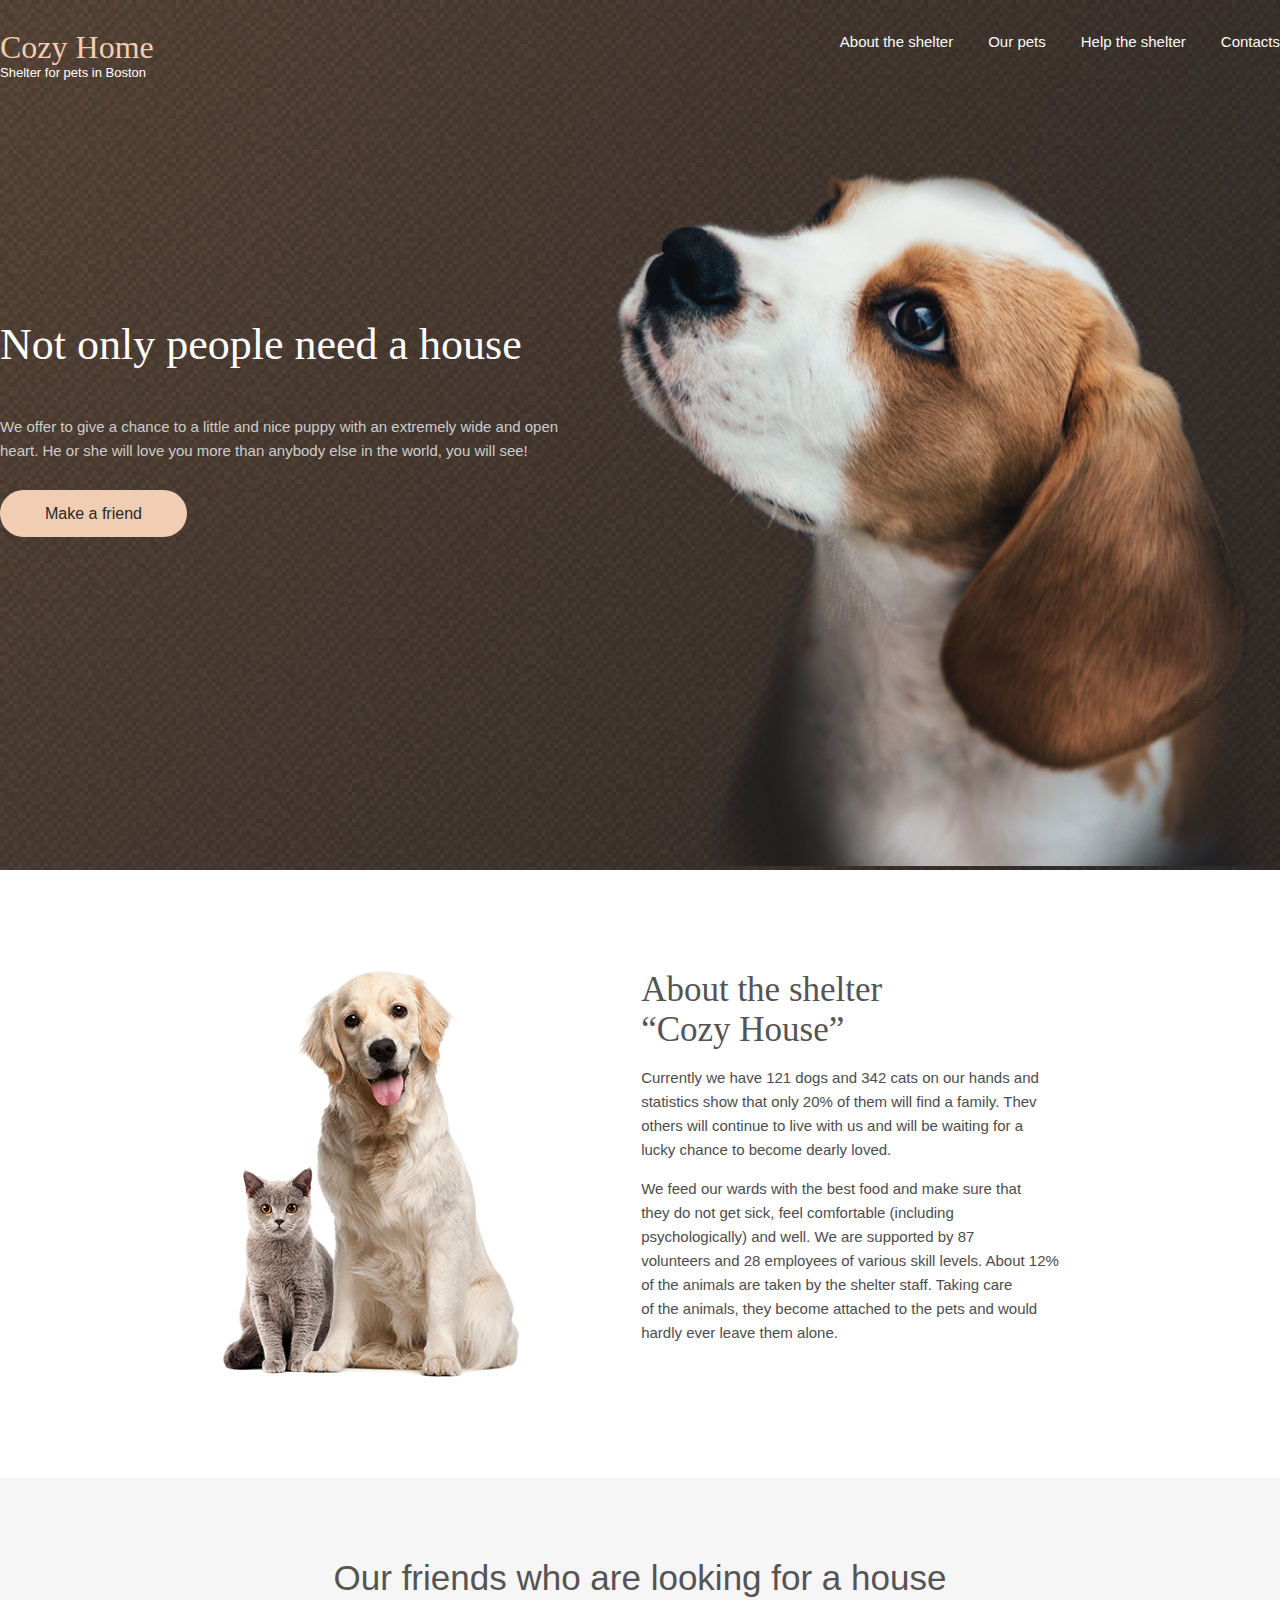
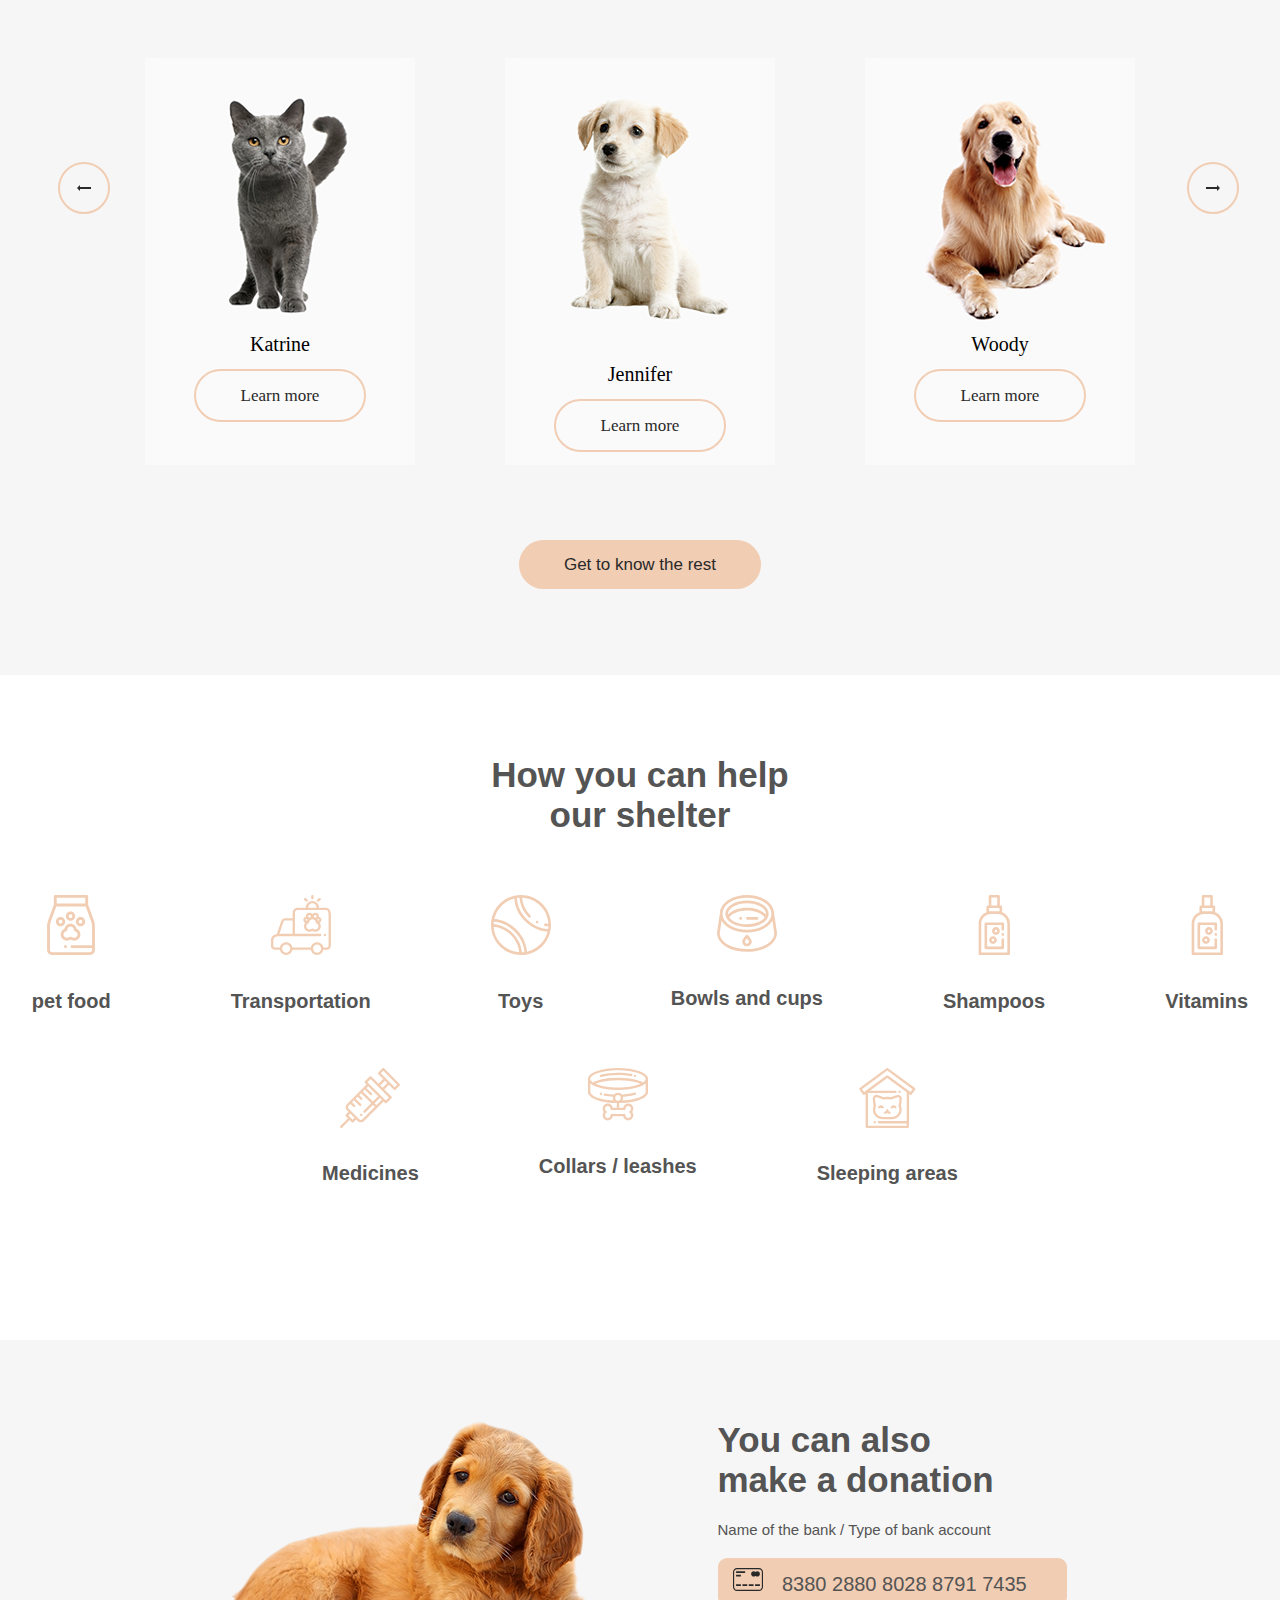
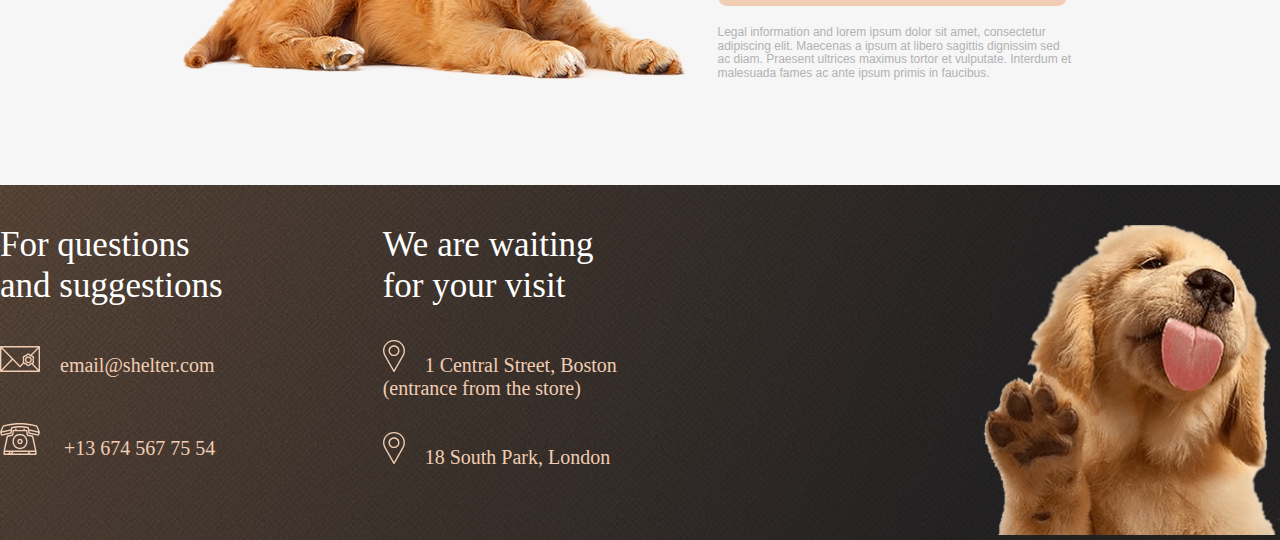
==== commit 831141f2: "Add files via upload" ====
--- a/index.html
+++ b/index.html
@@ -80,9 +80,7 @@
             <div class="container frends__container">
                 <h2 class="frends__title">Our friends who are looking for a house</h2>
                 <div class="frends__slider">
-                    <div class="btn-arrow-wrap">
-                        <img src="img/icon/left-arrow.svg" alt="arrow" class="arrow">
-                    </div>
+                    <div class="slider__pets">
                     <div class="slider__card card__katrine">
                         <div class="card__img-wrap">
                             <img src="img/pets-katrine.png" alt="katrine" class="card__img">
@@ -110,9 +108,16 @@
                             </div>
                         </div>
                     </div>
-                    <div class="btn-arrow-wrap">
+                </div>
+                <div class="slider__nav">
+                    <div class="btn-arrow-wrap btn-left">
+                        <img src="img/icon/left-arrow.svg" alt="arrow" class="arrow">
+                    </div>
+                    <div class="btn-arrow-wrap btn-right">
                         <img src="img/icon/right-arrow.svg" alt="" class="arrow">
                     </div>
+                    </div>
+                   
                 </div>
                 <div class="frends__btn">
                     <a href="#" class="frends__link">Get to know the rest</a>
--- a/css/style.css
+++ b/css/style.css
@@ -193,6 +193,22 @@
     align-items: center;
     border-radius: 100px;
     border: 2px solid rgb(241, 205, 179);
+    position: absolute;
+}
+
+.slider__nav{
+    position: absolute;
+    bottom: -862px;
+}
+
+.btn-right{ 
+    left: 547px;
+}
+
+/* bottom: -976px; */
+
+.btn-left{
+    left: -582px;
 }
 
 .btn-arrow-wrap:hover {
@@ -202,8 +218,13 @@
 .frends__slider {
     font-family: Georgia;
     display: flex;
+    flex-flow: column;
+    align-items: center;
     margin-bottom: 60px;
-    align-items: center;
+}
+
+.slider__pets{
+    display: flex;
 }
 
 .slider__card {
@@ -211,6 +232,8 @@
     background-color: rgb(250, 250, 250);
     transition: all 1s;
     width: 270px;
+    position: relative;
+   
 }
 
 .slider__card:hover {
@@ -220,6 +243,7 @@
 .card__katrine {
     margin-right: 90px;
     margin-left: 53px;
+
 }
 
 .card__jennifer {
@@ -228,6 +252,7 @@
 
 .card__woody {
     margin-right: 53px;
+
 }
 
 .card__img-wrap {
@@ -390,21 +415,53 @@
 }
 
 .foter__desc {
-    display: flex;
     justify-content: space-between;
     column-gap: 160px;
 }
 
-@media (max-width: 1023px) {
+@media (max-width: 1170px) {
+    .slider__nav {
+        bottom: -404px;
+    }
+}
+
+@media (max-width: 1181px) {
     .card__woody {
         visibility: hidden;
         display: none;
     }
+    .slider__nav{
+        bottom: -848px;
+        display: flex;
+        flex-flow: row;
+        justify-content: center;
+        column-gap: 80px;
+        align-items: center;
+    }
+    .btn-right {
+        left: 311px;
+    }
+    .btn-left{
+        left: -400px;
+    }
 
 }
 
 @media (max-width:900px) {
-
+    .frends__slider{
+        display: grid;
+
+    }
+    .slider__nav {
+       position: static;
+       display: flex;
+       order: 1;
+    }
+
+
+    .btn-arrow-wrap{
+        position: static;
+    }
     .nav__list {
         align-items: end;
     }
@@ -480,6 +537,16 @@
 
 }
 
+@media (min-width: 700px) {
+    .foter__desc {
+        display: flex;
+    }
+
+    .footer__container {
+        display: block;
+    }
+}
+
 @media (max-width:682px) {
     .footer__container {
         display: block;
@@ -490,7 +557,9 @@
     .footer__contacts {
         margin-bottom: 40px;
     }
-
+    .footer__desc{
+        display: block;
+    }
     .footer {
         display: block;
     }
@@ -506,15 +575,6 @@
     }
 }
 
-@media (max-width: 890px) {
-    .foter__desc {
-        display: flex;
-    }
-
-    .footer__container {
-        display: block;
-    }
-}
 
 @media (max-width: 518px) {
     .hero__desc {
@@ -620,6 +680,7 @@
     font-size: 35px;
     font-weight: 400;
     margin-bottom: 60px;
+    margin-top: 80px;
 }
 
 .slider__list {
@@ -666,4 +727,8 @@
 
 .no-active-arrow:hover {
     background-color: #fff;
+}
+
+.pets__btn{
+    position: static;
 }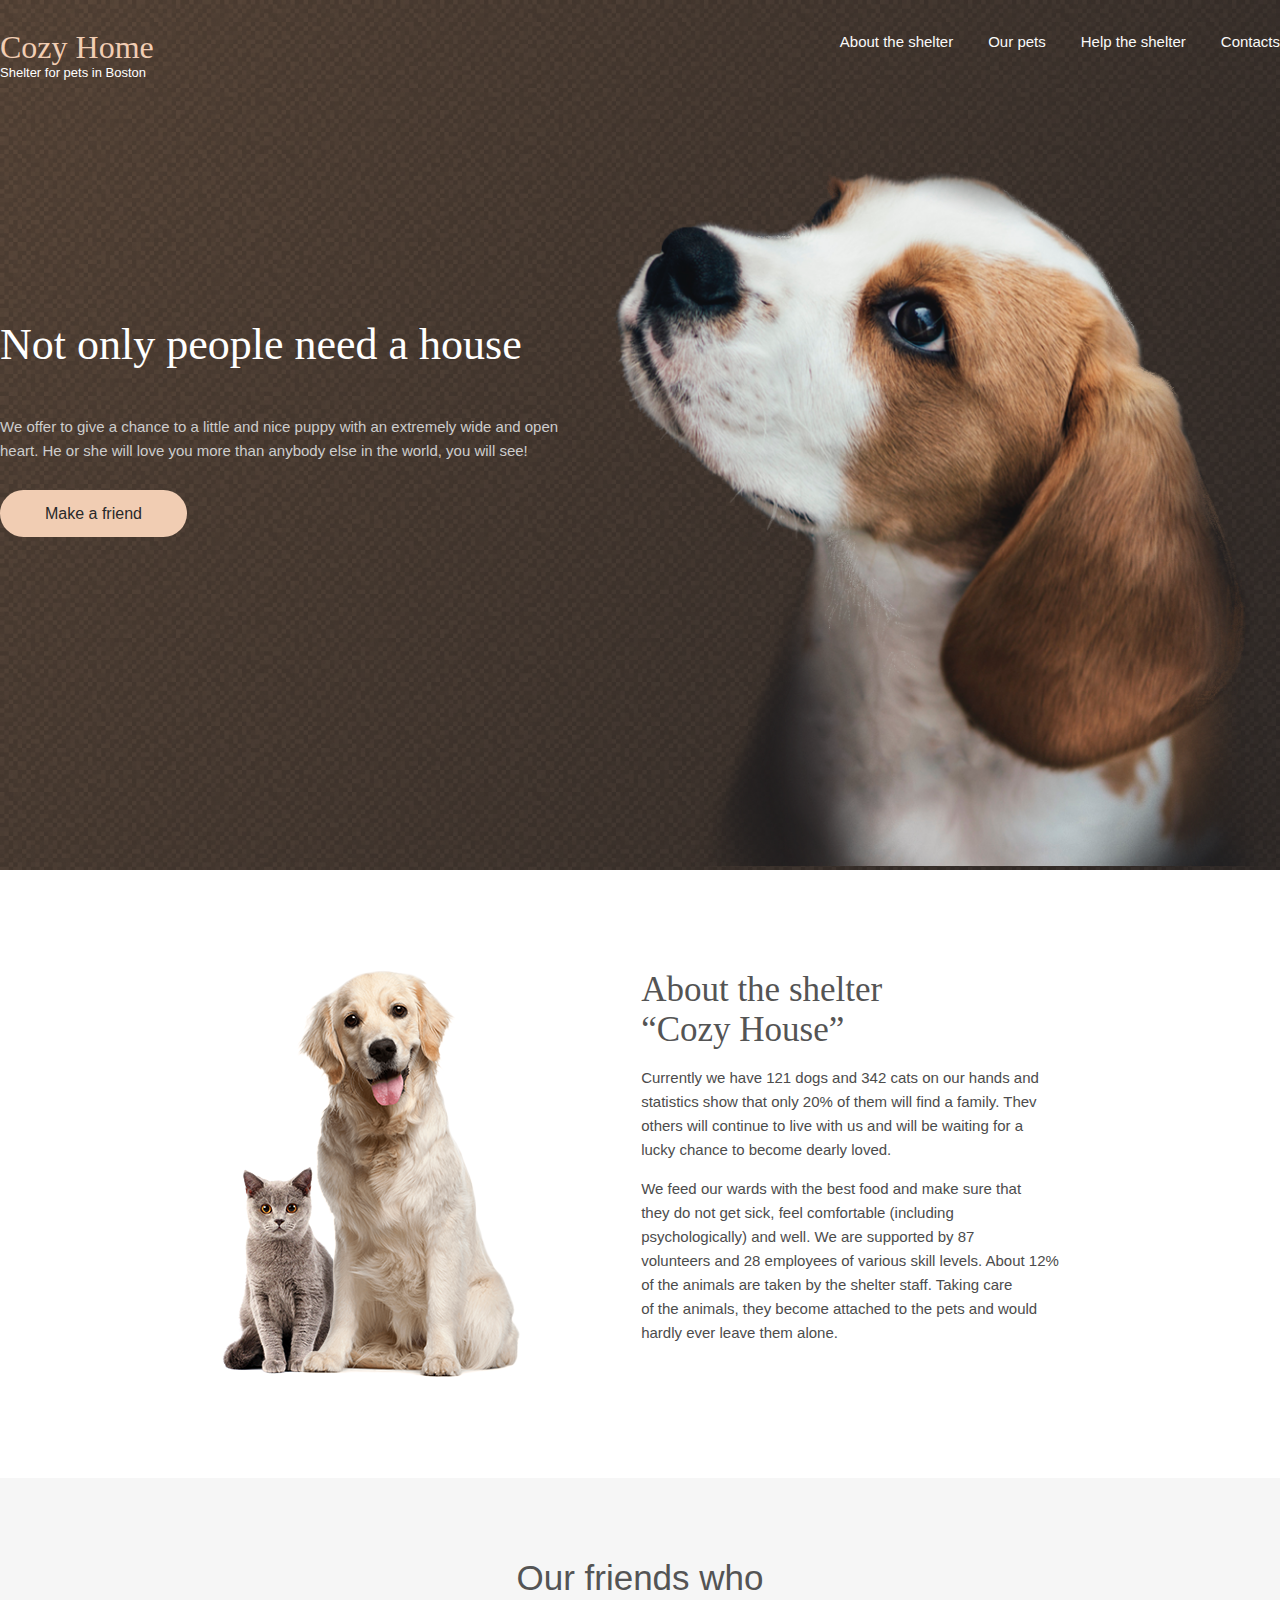
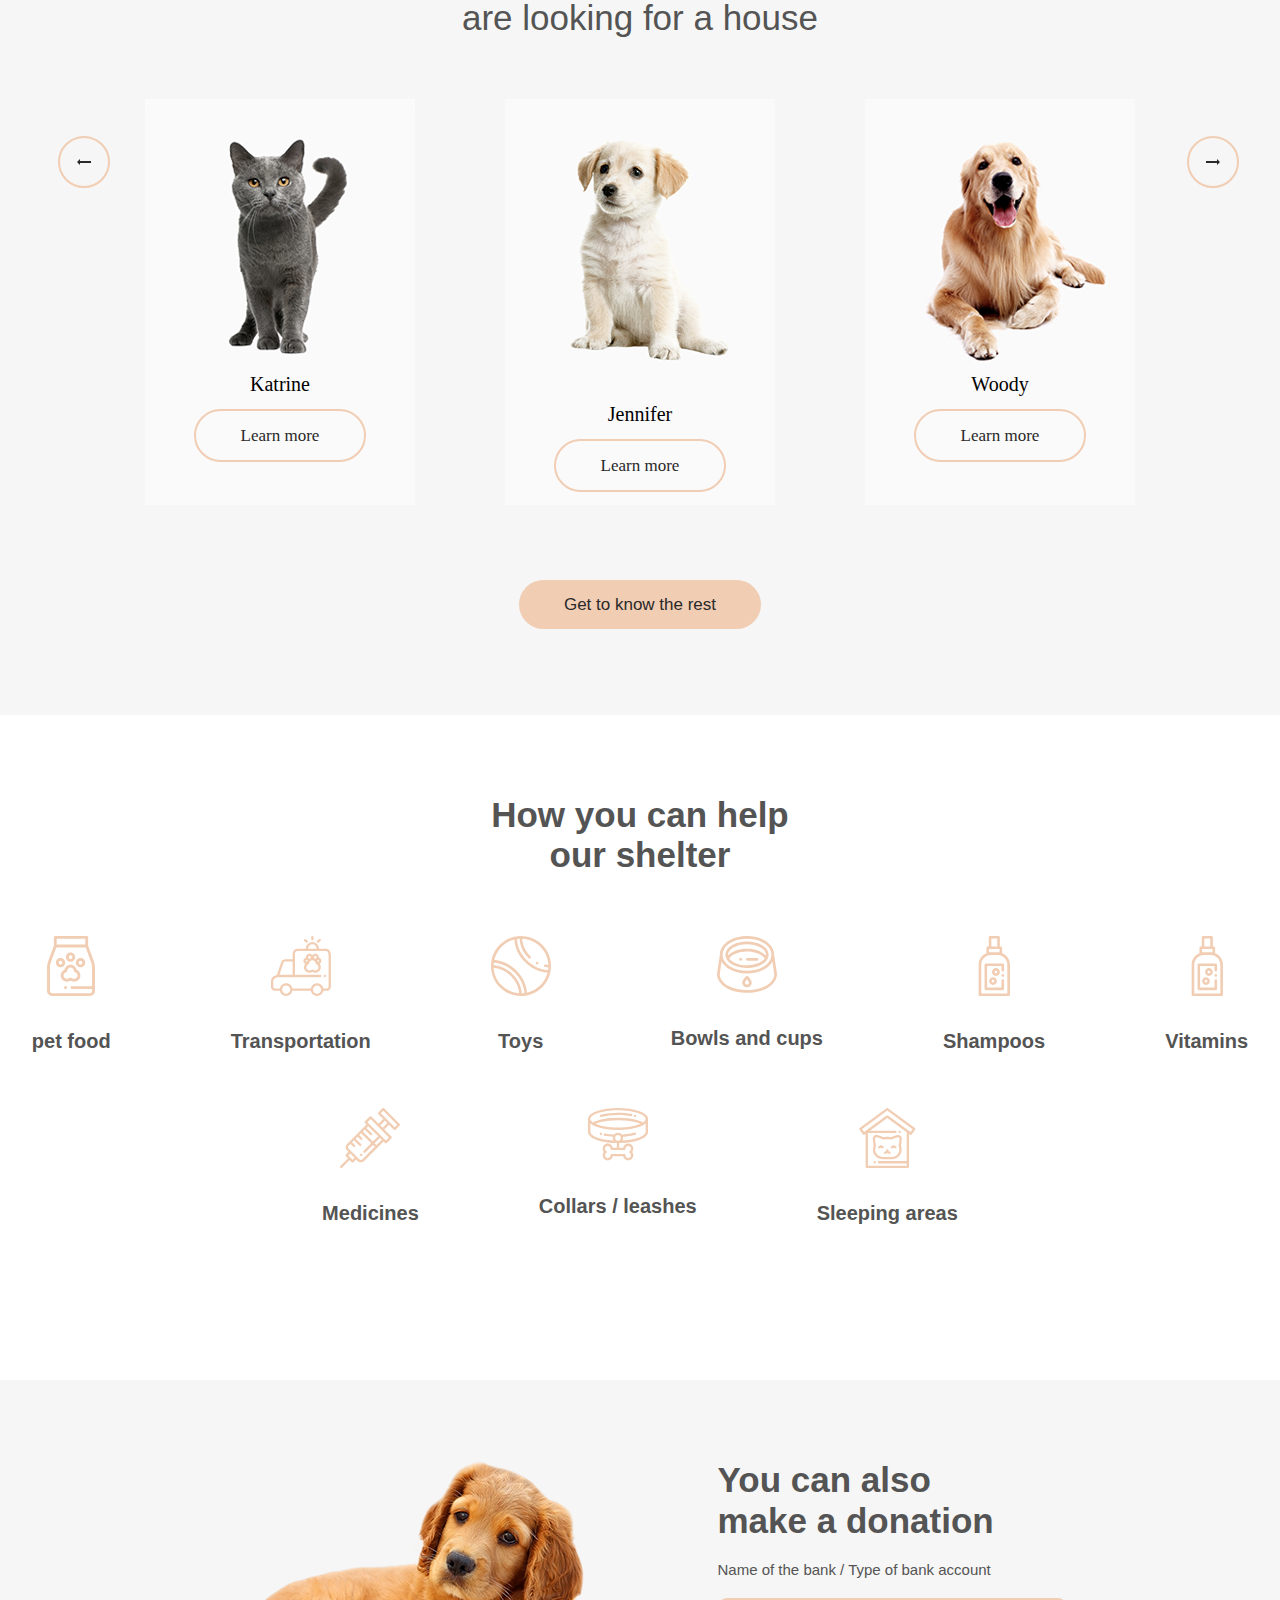
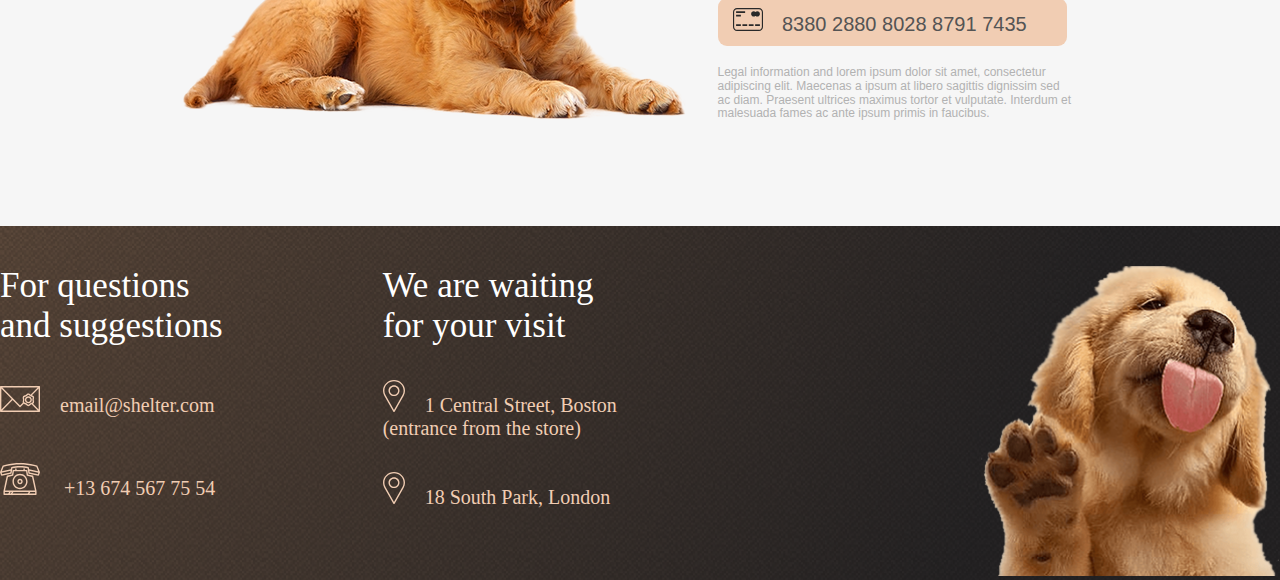
==== commit 82f57658: "Add files via upload" ====
--- a/index.html
+++ b/index.html
@@ -78,49 +78,85 @@
         </section>
         <section class="frends" id="frends">
             <div class="container frends__container">
-                <h2 class="frends__title">Our friends who are looking for a house</h2>
+                <h2 class="frends__title">Our friends who <br> are looking for a house</h2>
                 <div class="frends__slider">
                     <div class="slider__pets">
-                    <div class="slider__card card__katrine">
-                        <div class="card__img-wrap">
-                            <img src="img/pets-katrine.png" alt="katrine" class="card__img">
+                        <div class="slider__card card__katrine">
+                            <div class="card__img-wrap">
+                                <img src="img/pets-katrine.png" alt="katrine" class="card__img">
+                                <div class="card__desc">
+                                    <h3 class="card__title">Katrine</h3>
+                                    <div class="card__btn"><a class="card__link ">Learn more</a></div>
+                                </div>
+                            </div>
+                        </div>
+                        <div class="slider__card card__jennifer">
+                            <div class="card__img-wrap">
+                                <img src="img/pets-jennifer.png" alt="jennifer" class="card__img">
+                            </div>
                             <div class="card__desc">
-                                <h3 class="card__title">Katrine</h3>
-                                <div class="card__btn"><a href="#" class="card__link">Learn more</a></div>
-                            </div>
-                        </div>
-                    </div>
-                    <div class="slider__card card__jennifer">
-                        <div class="card__img-wrap">
-                            <img src="img/pets-jennifer.png" alt="jennifer" class="card__img">
-                        </div>
-                        <div class="card__desc">
-                            <h3 class="card__title">Jennifer</h3>
-                            <div class="card__btn"><a href="#" class="card__link">Learn more</a></div>
-                        </div>
-                    </div>
-                    <div class="slider__card card__woody">
-                        <div class="card__img-wrap">
-                            <img src="img/pets-woody.png" alt="woody" class="card__img">
-                            <div class="card__desc">
-                                <h3 class="card__title">Woody</h3>
-                                <div class="card__btn"><a href="#" class="card__link">Learn more</a></div>
-                            </div>
-                        </div>
-                    </div>
-                </div>
-                <div class="slider__nav">
-                    <div class="btn-arrow-wrap btn-left">
-                        <img src="img/icon/left-arrow.svg" alt="arrow" class="arrow">
-                    </div>
-                    <div class="btn-arrow-wrap btn-right">
-                        <img src="img/icon/right-arrow.svg" alt="" class="arrow">
-                    </div>
-                    </div>
-                   
+                                <h3 class="card__title">Jennifer</h3>
+                                <div class="card__btn"><a class="card__link btn">Learn more</a></div>
+                            </div>
+                        </div>
+                        <div class="modal">
+                            <img src="img/sluder/pets-jennifer.png" alt="pet" class="modal__pet">
+                            <div class="modal_container">
+                                <div class="modal_title">
+                                    Jennifer
+                                </div>
+                                <div class="modal__subtitle">
+                                    Dog - Labrador
+                                </div>
+                                <div class="modal__text">
+                                    Jennifer is a sweet 2 months old Labrador that
+                                    is patiently waiting to find a new forever
+                                    home. This girl really enjoys being able to go
+                                    outside to run and play, but won't hesitate to
+                                    play up a storm in the house if she has all of
+                                    her favorite toys.
+                                </div>
+                                <ul class="modal__list">
+                                    <li class="modal__item">
+                                        Age: 2 months
+                                    </li>
+                                    <li class="modal__item">
+                                        Inoculations: none
+
+                                    </li>
+                                    <li class="modal__item">
+                                        Diseases: none
+
+                                    </li>
+                                    <li class="modal__item">
+                                        Parasites: none
+                                    </li>
+                                </ul>
+                            </div>
+                        </div>
+                        <div class="modal_bg"></div>
+                        <div class="slider__card card__woody">
+                            <div class="card__img-wrap">
+                                <img src="img/pets-woody.png" alt="woody" class="card__img">
+                                <div class="card__desc">
+                                    <h3 class="card__title">Woody</h3>
+                                    <div class="card__btn"><a class="card__link">Learn more</a></div>
+                                </div>
+                            </div>
+                        </div>
+                    </div>
+                    <div class="slider__nav">
+                        <div class="btn-arrow-wrap btn-left">
+                            <img src="img/icon/left-arrow.svg" alt="arrow" class="arrow">
+                        </div>
+                        <div class="btn-arrow-wrap btn-right">
+                            <img src="img/icon/right-arrow.svg" alt="" class="arrow">
+                        </div>
+                    </div>
+
                 </div>
                 <div class="frends__btn">
-                    <a href="#" class="frends__link">Get to know the rest</a>
+                    <a href="pets.html" class="frends__link">Get to know the rest</a>
                 </div>
             </div>
         </section>
@@ -233,7 +269,6 @@
         </footer>
 
     </div>
-    <script src="https://code.jquery.com/jquery-3.4.1.slim.min.js"></script>
     <script src="js/script.js"></script>
 </body>
 
--- a/css/style.css
+++ b/css/style.css
@@ -194,20 +194,21 @@
     border-radius: 100px;
     border: 2px solid rgb(241, 205, 179);
     position: absolute;
-}
-
-.slider__nav{
+    transform: translateY(-50%);
+}
+
+.slider__nav {
     position: absolute;
     bottom: -862px;
 }
 
-.btn-right{ 
+.btn-right {
     left: 547px;
 }
 
 /* bottom: -976px; */
 
-.btn-left{
+.btn-left {
     left: -582px;
 }
 
@@ -223,7 +224,7 @@
     margin-bottom: 60px;
 }
 
-.slider__pets{
+.slider__pets {
     display: flex;
 }
 
@@ -233,7 +234,7 @@
     transition: all 1s;
     width: 270px;
     position: relative;
-   
+
 }
 
 .slider__card:hover {
@@ -276,6 +277,94 @@
     padding: 15px 45px;
     border: 2px solid rgb(241, 205, 179);
     border-radius: 100px;
+    cursor: pointer;
+}
+
+
+.modal {
+    visibility: hidden;
+    opacity: 0;
+    position: fixed;
+    top: 50%;
+    left: 50%;
+    -webkit-transform: translate(-50%, -50%);
+    -ms-transform: translate(-50%, -50%);
+    transform: translate(-50%, -50%);
+    background: rgb(250, 250, 250);
+    color: rgb(0, 0, 0);
+    font-family: Georgia;
+    z-index: 5;
+    -webkit-transition: opacity 0.25s;
+    -o-transition: opacity 0.25s;
+    transition: opacity 0.25s;
+    display: flex;
+    justify-content: space-between;
+    max-width: 900px;
+    max-height: 500px;
+    border-radius: 9px;
+    text-align: left;
+    box-shadow: 0 2px 35px 14px rgba(13, 13, 13, 0.04);
+    font-weight: 400;
+}
+
+.modal.show {
+    visibility: visible;
+    opacity: 1;
+    -webkit-transition: opacity 0.25s;
+    -o-transition: opacity 0.25s;
+    transition: opacity 0.25s;
+}
+
+.modal_container {
+    margin-left: 29px;
+}
+
+.modal_title {
+    font-size: 35px;
+    line-height: 130%;
+    margin-top: 50px;
+    margin-bottom: 10px;
+}
+
+.modal__subtitle {
+    font-size: 20px;
+    line-height: 115%;
+    margin-bottom: 40px;
+}
+
+.modal__text {
+    margin-bottom: 40px;
+    font-size: 15px;
+    line-height: 110%;
+    letter-spacing: 6%;
+}
+
+.modal__list {
+    list-style: disc;
+}
+
+.modal__item {
+    margin-bottom: 11px;
+
+}
+
+.modal_bg {
+    visibility: hidden;
+    opacity: 0;
+    width: 100%;
+    height: 100%;
+    position: fixed;
+    top: 0;
+    left: 0;
+    background-color: rgba(0, 0, 0, 0.35);
+}
+
+.modal_bg.show {
+    visibility: visible;
+    opacity: 1;
+    -webkit-transition: opacity 0.25s;
+    -o-transition: opacity 0.25s;
+    transition: opacity 0.25s;
 }
 
 .card__link:hover {
@@ -430,7 +519,8 @@
         visibility: hidden;
         display: none;
     }
-    .slider__nav{
+
+    .slider__nav {
         bottom: -848px;
         display: flex;
         flex-flow: row;
@@ -438,30 +528,34 @@
         column-gap: 80px;
         align-items: center;
     }
+
     .btn-right {
         left: 311px;
     }
-    .btn-left{
+
+    .btn-left {
         left: -400px;
     }
 
 }
 
 @media (max-width:900px) {
-    .frends__slider{
+    .frends__slider {
         display: grid;
 
     }
+
     .slider__nav {
-       position: static;
-       display: flex;
-       order: 1;
-    }
-
-
-    .btn-arrow-wrap{
         position: static;
-    }
+        display: flex;
+        order: 1;
+    }
+
+
+    .btn-arrow-wrap {
+        position: static;
+    }
+
     .nav__list {
         align-items: end;
     }
@@ -534,6 +628,12 @@
         display: none;
     }
 
+    .slider__pets {
+        display: flex;
+        flex-flow: column;
+        align-items: center;
+
+    }
 
 }
 
@@ -557,9 +657,11 @@
     .footer__contacts {
         margin-bottom: 40px;
     }
-    .footer__desc{
+
+    .footer__desc {
         display: block;
     }
+
     .footer {
         display: block;
     }
@@ -729,6 +831,6 @@
     background-color: #fff;
 }
 
-.pets__btn{
+.pets__btn {
     position: static;
 }